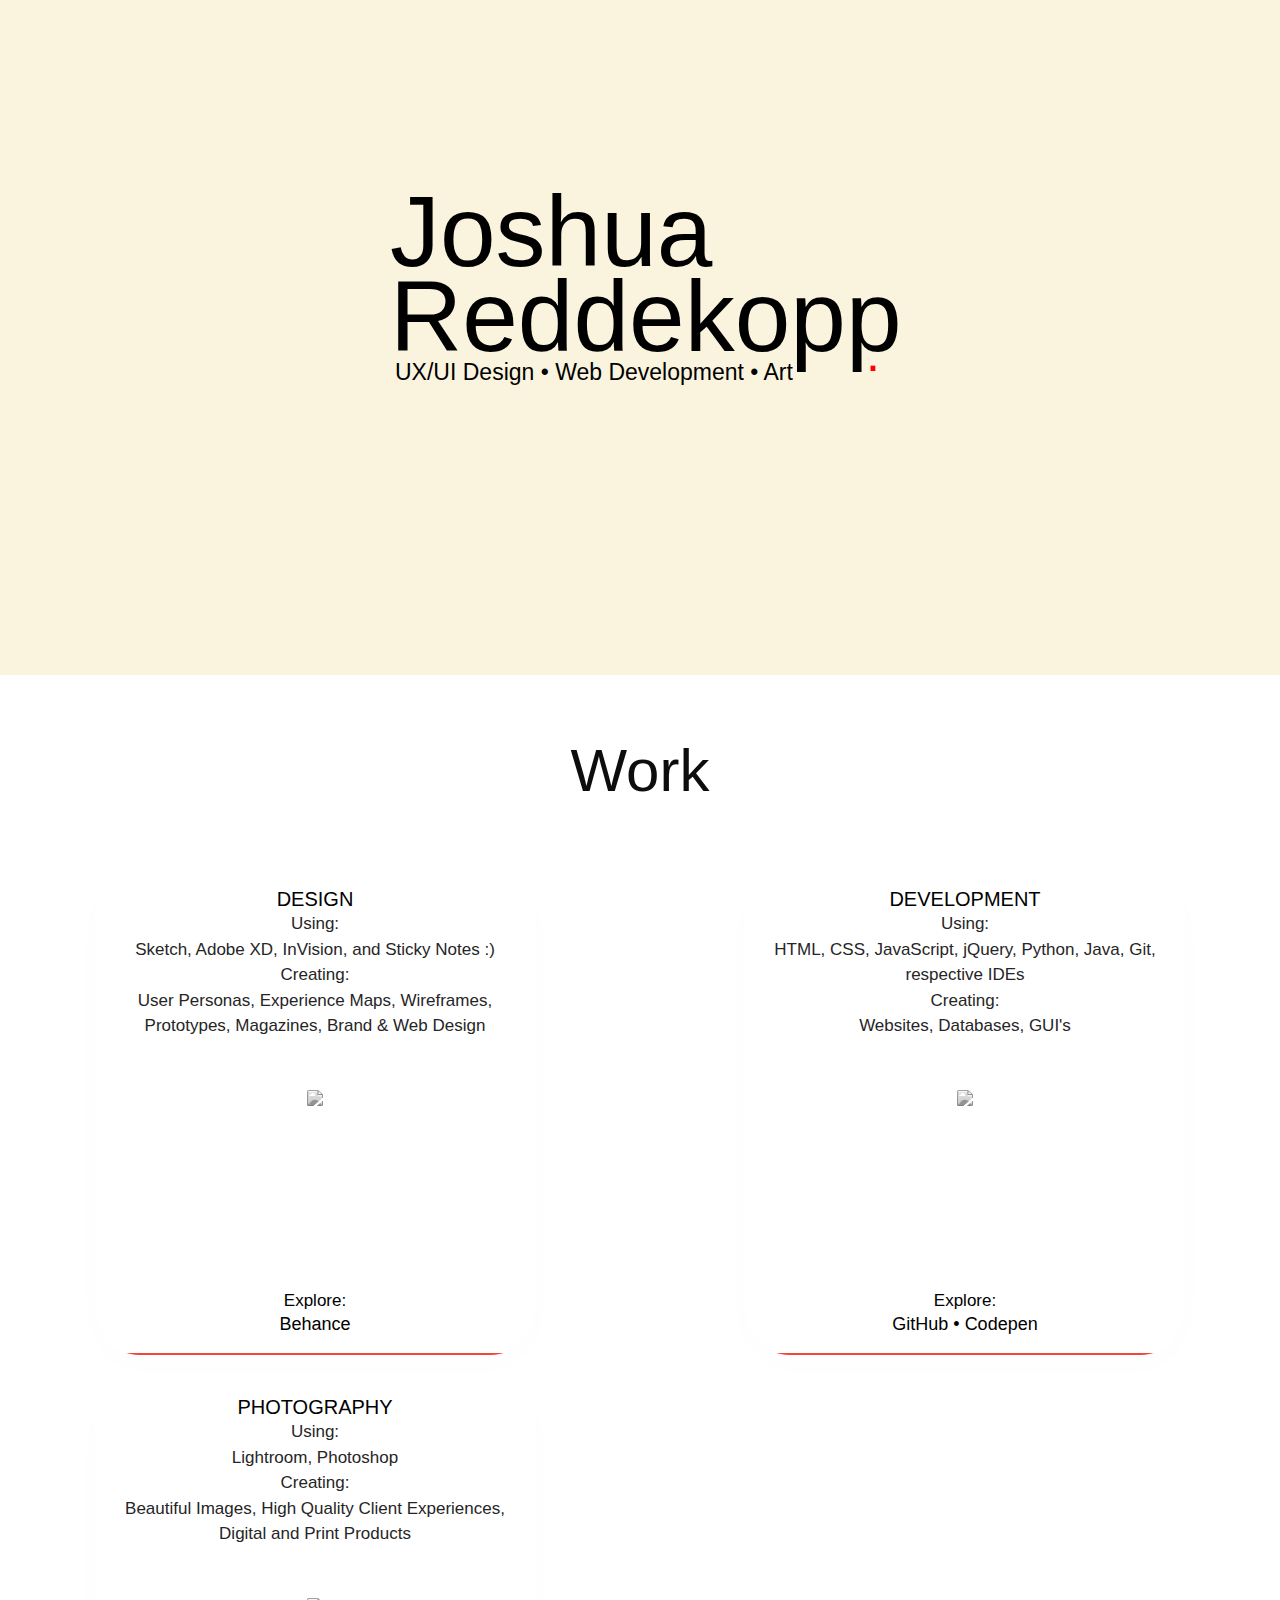
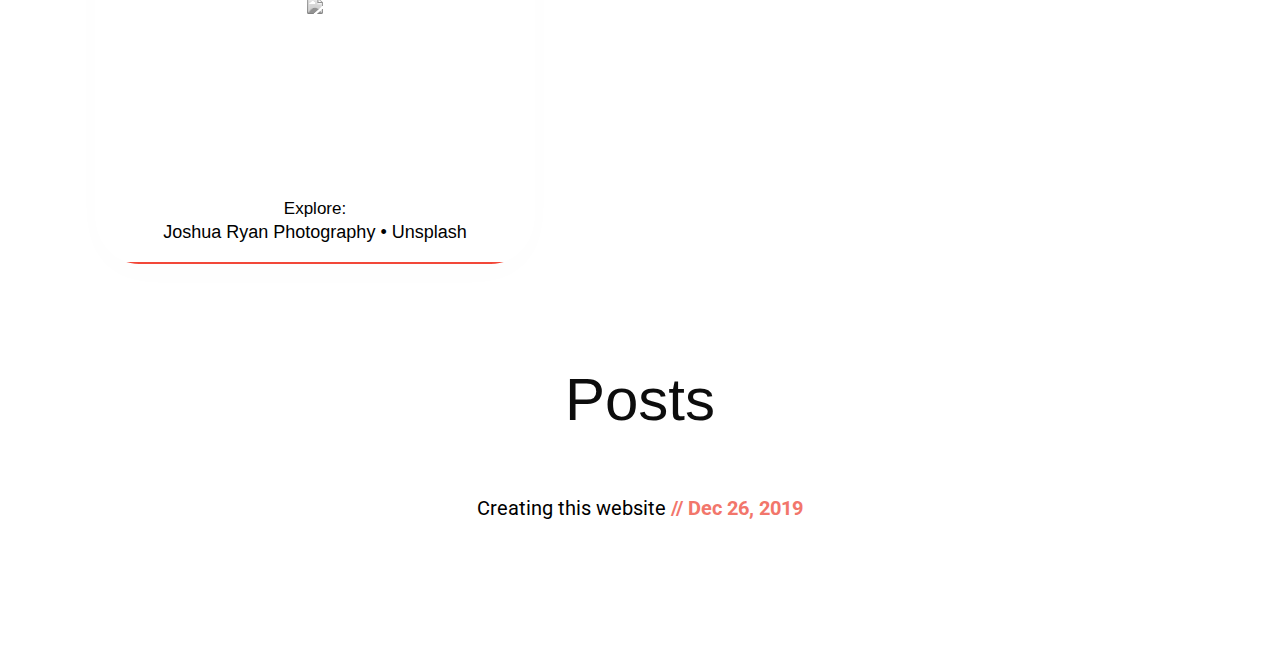
==== index.html @ 8b7333ce "Home page version 2" ====
<!DOCTYPE html>
<html>
	<head>
		<meta charset="UTF-8">
		<title>Joshua Reddekopp Home</title>
		<meta name="viewport" content="width=device-width, initial-scale=1">
		<link rel="stylesheet" href="https://fonts.googleapis.com/css?family=Roboto:400,400i,500,500i,700,700i,900,900i">
    <link rel="stylesheet" href="styles/reset.css">
    <!-- <link rel="stylesheet" href="styles/debug.css"> -->
		<link rel="stylesheet" href="styles/figure.css">
		<link rel="stylesheet" href="styles/text.css">
		<link rel="stylesheet" href="styles/styles.css">
    <link rel="stylesheet" href="https://use.typekit.net/uyn1dom.css">
		<link rel="stylesheet" href="https://use.typekit.net/uyn1dom.css">
    <script src="https://ajax.googleapis.com/ajax/libs/jquery/3.4.1/jquery.min.js"></script>
    <script src="scripts/script.js"></script>
	</head>
  <body>
    <div class="landing">
      <div class="inner">
        <div class="content">
          <text class="name"> Joshua Reddekopp </text>
          <text class="skills"> UX/UI Design • Web Development • Art </text>
					<text class="red">.</text>
        </div>
      </div>
    </div>
		<h1 class ="title"> Work </h1>
    <div class="portfolio">
      <div class="card">
        <div class="layer"></div>
        <div class="projectDetails">
          <text class=cardtitle> DESIGN </text>
					<p class=cardcontent> <strong>Using:</strong><br>Sketch, Adobe XD, InVision, and Sticky Notes :) <br>
					<strong>Creating:</strong> <br>
					User Personas, Experience Maps, Wireframes, Prototypes, Magazines, Brand & Web Design </p>
					<div class="imageholder">
						<img src=https://images.unsplash.com/photo-1434030216411-0b793f4b4173?ixlib=rb-1.2.1&ixid=eyJhcHBfaWQiOjEyMDd9&auto=format&fit=crop&w=2550&q=80>
					</div>
          <div >
						<text class=cardcontent> <strong>Explore:</strong> </text> <br>
            <text class=cardlink><a href=https://www.behance.net/joshuareddekopp target="_blank">Behance</a><br></text>
          </div>
        </div>
      </div>
			<div class="card">
        <div class="layer"></div>
        <div class="projectDetails">
          <text class=cardtitle> DEVELOPMENT </text>
					<p class=cardcontent> <strong>Using:</strong><br>HTML, CSS, JavaScript, jQuery, Python, Java, Git, respective IDEs <br>
					<strong>Creating:</strong> <br>
					Websites, Databases, GUI's </p>
					<div class="imageholder">
						<img src=https://images.unsplash.com/photo-1537498425277-c283d32ef9db?ixlib=rb-1.2.1&ixid=eyJhcHBfaWQiOjEyMDd9&auto=format&fit=crop&w=3157&q=80>
					</div>
          <div>
						<text class=cardcontent> <strong>Explore:</strong> </text> <br>
            <text class=cardlink><a href=https://github.com/JoshuaRedd target="_blank">GitHub</a> •
							<a href=https://codepen.io/Joshuared target="_blank">Codepen</a></text>
          </div>
        </div>
      </div>
			<div class="card">
				<div class="layer"></div>
				<div class="projectDetails">
					<text class=cardtitle> PHOTOGRAPHY </text>
					<p class=cardcontent> <strong>Using:</strong><br> Lightroom, Photoshop <br>
					<strong>Creating:</strong> <br>
					Beautiful Images, High Quality Client Experiences, Digital and Print Products </p>
					<div class="imageholder">
						<img src=https://images.unsplash.com/photo-1522770179533-24471fcdba45?ixlib=rb-1.2.1&ixid=eyJhcHBfaWQiOjEyMDd9&auto=format&fit=crop&w=2548&q=80>
					</div>
					<div>
						<text class=cardcontent> <strong>Explore:</strong> </text> <br>
						<text class=cardlink><a href=http://joshuaryanphoto.com/ target="_blank">Joshua Ryan Photography</a> •
							<a href=https://unsplash.com/@joshuaryanphoto target="_blank">Unsplash</a></text>
					</div>
				</div>
			</div>
    </div>
		<div class="bloglist">
			<h1 class="title"> Posts </h1>
			<div class="post">
				<text class=posttitle> <a href=posts/firstpost.html> Creating this website </a> </text>
				<time datetime="26-12-2019">// Dec 26, 2019</time>
			<div>
		</div>
  </body>
</html>
---- styles/debug.css ----
body * {
	color:                    hsla(210, 100%, 100%, 0.88) !important;
	background:               hsla(210, 100%,  50%, 0.33) !important;
	outline:    0.25rem solid hsla(210, 100%, 100%, 0.50) !important;
}

.debug-center {
	display:         flex;
	justify-content: center;
	align-items:     center;
}
---- styles/figure.css ----
.size-1 { grid-column: 4 / 5; }
.size-2 { grid-column: 3 / 6; }
.size-3 { grid-column: 2 / 7; }
.size-4 { grid-column: 1 / 8; }

.size-1 img, .size-2 img, .size-3 img, .size-4 img { width: 100%; }

.topbanner {
  height: 40vw;
  object-fit: cover;
  background:red;}

figcaption {
    margin-top: 0.5rem;
    display: flex;
	justify-content: center;
}

.nospace {
  margin: 0;
  padding: : 0;
}

.paddingbottom {
  padding-bottom: 3rem;
}
---- styles/text.css ----
h2, p { margin-bottom: 2.4rem; }

h1           { font: 700 2.0rem/1.2 "Roboto"; color: #0D0D0D; }
h2           { font: 400 1.5rem/1.2 "Roboto"; color: #737372; }
time         { font: 700 1.0rem/1.2 "Roboto"; color: #F2766B; }
h3           { font: 700 1.25rem/1.2 "Roboto"; color: #F24738;}
h4           { font: 700 1.0rem/1.2 "Roboto"; color: #FF6254; }
p            { font: 400 1.0rem/1.5 "Roboto"; color: #262526; }
figcaption p { font: 400 1.0rem/1.5 "Roboto"; color: #737372; }
ul           { font: 400 1.0rem/1.5 "Roboto"; color: #262526; }

@media (max-width: 8.5in) { :root { font-size: 18px; } }
@media (max-width: 5.0in) { :root { font-size: 16px; } }
---- styles/styles.css ----
.body {
  margin:0;
  padding:0;
  width: 100%;
  height: 100%;
}

.landing {
  background-color: #FAF4DE;
  position:relative;
  margin: auto;
  height: 75vh;
  width: 100%;
  display: table;
  top: 0;
}

.landing .inner {
  display: table-cell;
  vertical-align: middle;
  width: 100%;
  max-width: none;
}

.content {
  max-width: 500px;
  margin: 0 auto;
  text-align: left;
  position: relative;
  bottom: 50px;
}

.name {
  font-family: interstate, sans-serif;
  font-weight: 300;
  font-style: normal;
  font-size: 500%;
  line-height: 85px;
}


.skills {
  font-family: interstate, sans-serif;
  font-weight: 200;
  font-style: normal;
  font-size: 115%;
  position: relative;
  left: 5px;
}


.red {
  font-family: flood-std,sans-serif;
  font-weight: 400;
  font-size: 250%;
  font-style: normal;
  color: red;
  position:absolute;
  right:10px;
  top:135px;
}

@media (max-width: 8.5in) {
  .red {right:44px;}
}

.title{
  margin-top: 60px;
  margin-bottom: 60px;
  margin-left: : auto;
  margin-right: : auto;
  text-align: center;
  font-family: interstate, sans-serif;
  font-weight: 300;
  font-style: normal;
  font-size: 300%;
}

.portfolio{
  margin: auto auto 100px;
  max-width: 65%;
  display: grid;
  grid-template-columns: repeat(auto-fit, minmax(420px, 1fr));
  grid-gap: 20px;
}

@media (max-width: 22in) {
  .portfolio {max-width: 100%}
}

.portfolio .card {
  position: relative;
  width: 400px;
  margin: 0 auto;
  background: #fff;
  padding: 20px;
  box-sizing:content-box;
  text-align: center;
  box-shadow: 0 10px 40px rgba(0,0,0,.01);
  overflow:hidden;
  border-radius: 10%;
}

.portfolio .card .layer{
  position: absolute;
  top: calc(100% - 2px);
  left: 0;
  width: 100%;
  height: 100%;
  background: linear-gradient(#F24738, #FAF4DE);
  z-index: 1;
  transition: 0.5s;
}

.portfolio .card:hover .layer{
  top: 0;
}

.portfolio .card:hover a{
  color:red;
}

.portfolio .card:hover img{
  filter: none;
}

.portfolio .card .projectDetails{
  position: relative;
  z-index: 2;
}

.imageholder {
  width: 400px;
  height: 200px;
  margin: 0 auto;
  overflow: hidden;
}

img {
  max-width:100%;
  max-height:100%;
  object-fit: contain;
  filter: grayscale(100%);
  border-radius: 10%;
}

.cardtitle {
  font-family: interstate, sans-serif;
  font-weight: 500;
  font-style: normal;
  font-size: 100%;
}

.cardcontent {
  font-family: interstate, sans-serif;
  font-weight: 300;
  font-style: normal;
  font-size: 85%;
}

.cardlink {
  font-family: interstate, sans-serif;
  font-weight: 500;
  font-style: normal;
  font-size: 90%;
}

.post {
  text-align: center;
}

.posttitle:hover{
  box-shadow: inset 0 -0.25em #F24738;
}

.bloglist {
  margin-bottom: 10vw;
}
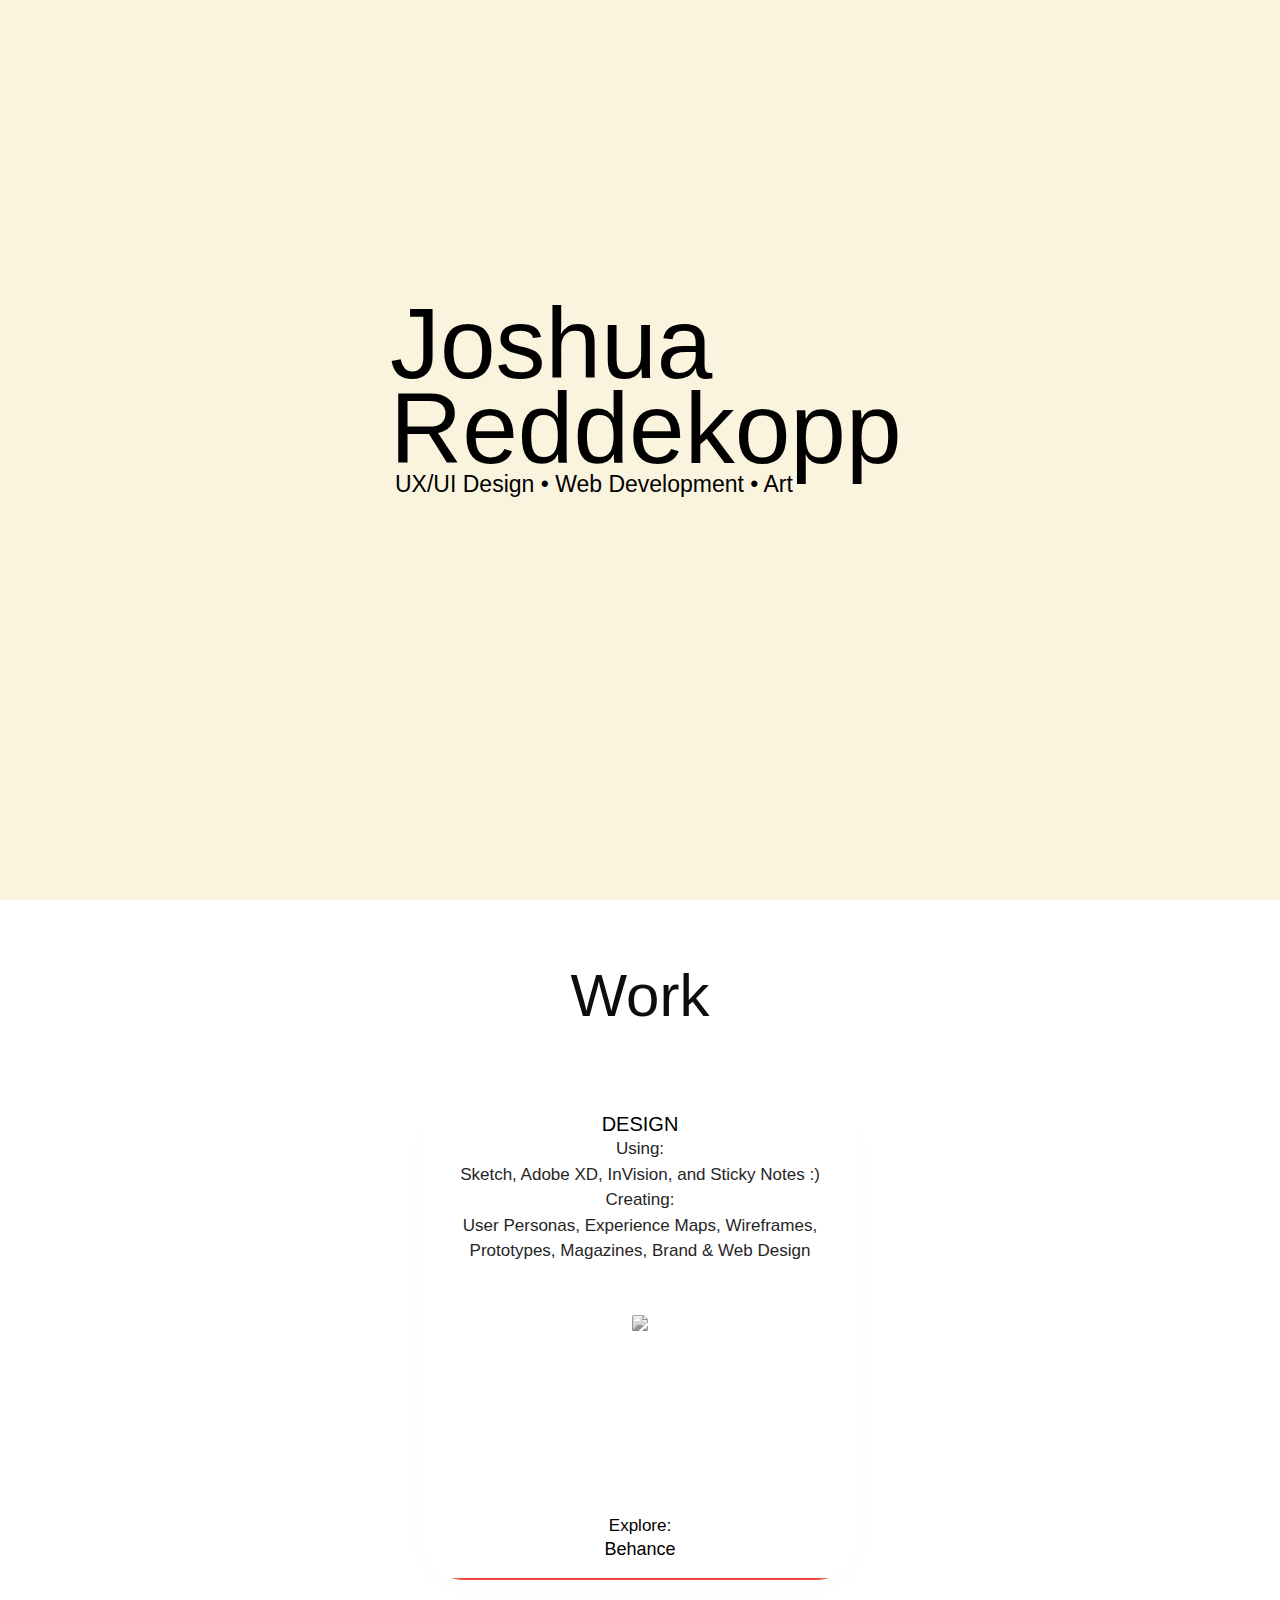
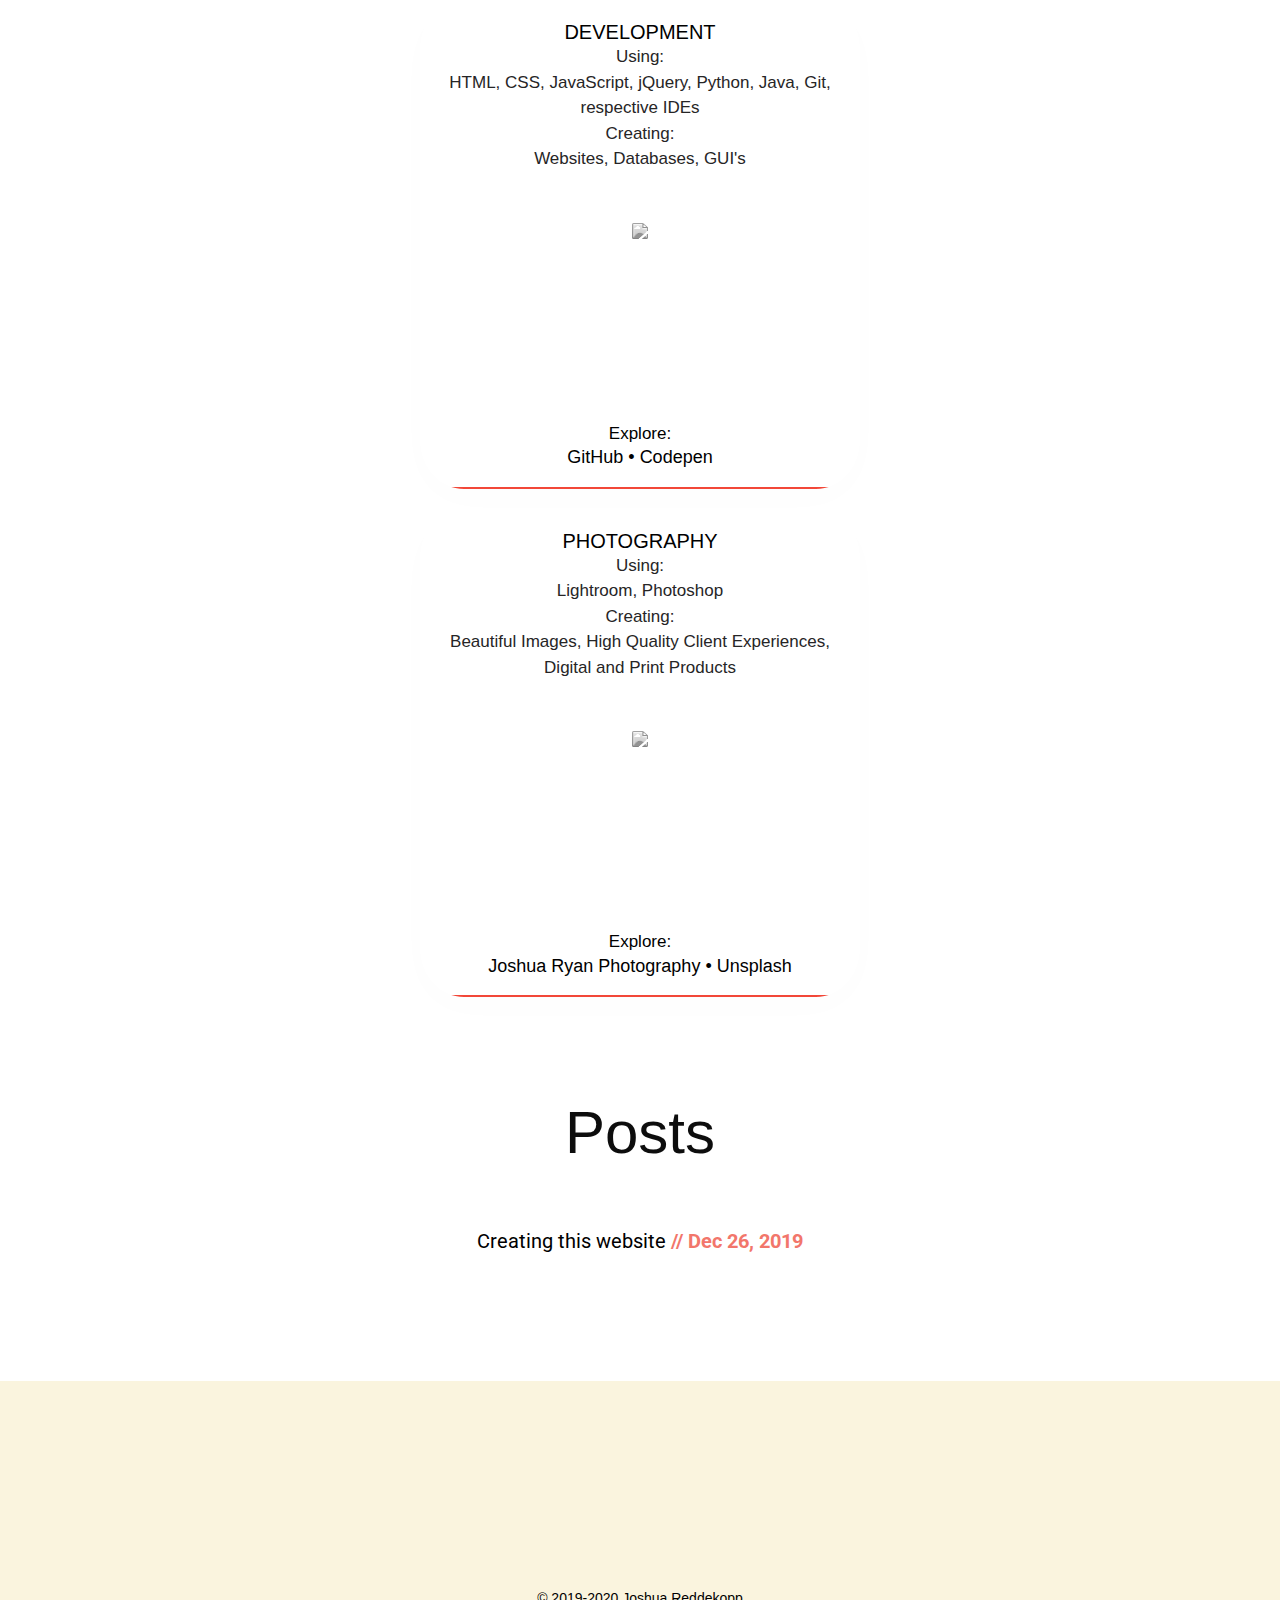
==== commit 56e3ecba: "Home page refinements added," ====
--- a/index.html
+++ b/index.html
@@ -10,8 +10,8 @@
 		<link rel="stylesheet" href="styles/figure.css">
 		<link rel="stylesheet" href="styles/text.css">
 		<link rel="stylesheet" href="styles/styles.css">
+		<link rel="stylesheet" href="styles/footer.css">
     <link rel="stylesheet" href="https://use.typekit.net/uyn1dom.css">
-		<link rel="stylesheet" href="https://use.typekit.net/uyn1dom.css">
     <script src="https://ajax.googleapis.com/ajax/libs/jquery/3.4.1/jquery.min.js"></script>
     <script src="scripts/script.js"></script>
 	</head>
@@ -20,12 +20,12 @@
       <div class="inner">
         <div class="content">
           <text class="name"> Joshua Reddekopp </text>
-          <text class="skills"> UX/UI Design • Web Development • Art </text>
-					<text class="red">.</text>
+          <text class="skills"> <a a href="#work">UX/UI Design • Web Development • Art</a> </text>
+					<!-- <text class="red">.</text> -->
         </div>
       </div>
     </div>
-		<h1 class ="title"> Work </h1>
+		<h1 class ="title" id="work"> Work </h1>
     <div class="portfolio">
       <div class="card">
         <div class="layer"></div>
@@ -81,9 +81,12 @@
 		<div class="bloglist">
 			<h1 class="title"> Posts </h1>
 			<div class="post">
-				<text class=posttitle> <a href=posts/firstpost.html> Creating this website </a> </text>
-				<time datetime="26-12-2019">// Dec 26, 2019</time>
-			<div>
+				<text class=posttitle> <a href=posts/firstpost.html> Creating this website </text>
+				<time datetime="26-12-2019">// Dec 26, 2019</time> </a>
+			</div>
+		</div>
+		<div class="footer">
+			<div class=cw>© 2019-2020 Joshua Reddekopp</div>
 		</div>
   </body>
 </html>
--- a/styles/text.css
+++ b/styles/text.css
@@ -1,12 +1,12 @@
 h2, p { margin-bottom: 2.4rem; }
 
-h1           { font: 700 2.0rem/1.2 "Roboto"; color: #0D0D0D; }
+h1           { font: 700 2.0rem/1.2 "interstate"; color: #0D0D0D; }
 h2           { font: 400 1.5rem/1.2 "Roboto"; color: #737372; }
 time         { font: 700 1.0rem/1.2 "Roboto"; color: #F2766B; }
 h3           { font: 700 1.25rem/1.2 "Roboto"; color: #F24738;}
 h4           { font: 700 1.0rem/1.2 "Roboto"; color: #FF6254; }
 p            { font: 400 1.0rem/1.5 "Roboto"; color: #262526; }
-figcaption p { font: 400 1.0rem/1.5 "Roboto"; color: #737372; }
+figcaption   { font: 400 .5rem/1.5 "Roboto"; color: #737372; }
 ul           { font: 400 1.0rem/1.5 "Roboto"; color: #262526; }
 
 @media (max-width: 8.5in) { :root { font-size: 18px; } }
--- a/styles/styles.css
+++ b/styles/styles.css
@@ -9,7 +9,7 @@
   background-color: #FAF4DE;
   position:relative;
   margin: auto;
-  height: 75vh;
+  height: 100vh;
   width: 100%;
   display: table;
   top: 0;
@@ -48,8 +48,12 @@
   left: 5px;
 }
 
+.skills :hover, .posttitle:hover {
+  transition: .5s;
+  background: #F24738;
+}
 
-.red {
+/* .red {
   font-family: flood-std,sans-serif;
   font-weight: 400;
   font-size: 250%;
@@ -61,8 +65,8 @@
 }
 
 @media (max-width: 8.5in) {
-  .red {right:44px;}
-}
+  .red {right:44px;};
+} */
 
 .title{
   margin-top: 60px;
@@ -85,7 +89,11 @@
 }
 
 @media (max-width: 22in) {
-  .portfolio {max-width: 100%}
+  .portfolio {max-width: 100%};
+}
+
+@media (max-width: 13.5in) {
+  .portfolio {grid-template-columns: repeat(1, 1fr)};
 }
 
 .portfolio .card {
@@ -169,10 +177,6 @@
   text-align: center;
 }
 
-.posttitle:hover{
-  box-shadow: inset 0 -0.25em #F24738;
-}
-
 .bloglist {
   margin-bottom: 10vw;
 }
--- a/styles/footer.css
+++ b/styles/footer.css
@@ -0,0 +1,19 @@
+.footer {
+  background-color: #FAF4DE;
+  position:relative;
+  margin: auto;
+  height: 25vh;
+  width: 100%;
+  display: table;
+}
+
+.cw {
+  font-family: interstate, sans-serif;
+  font-weight: 300;
+  font-style: normal;
+  font-size: 70%;
+  position:absolute;
+  width:100%;
+  bottom:0;
+  text-align:center;
+}
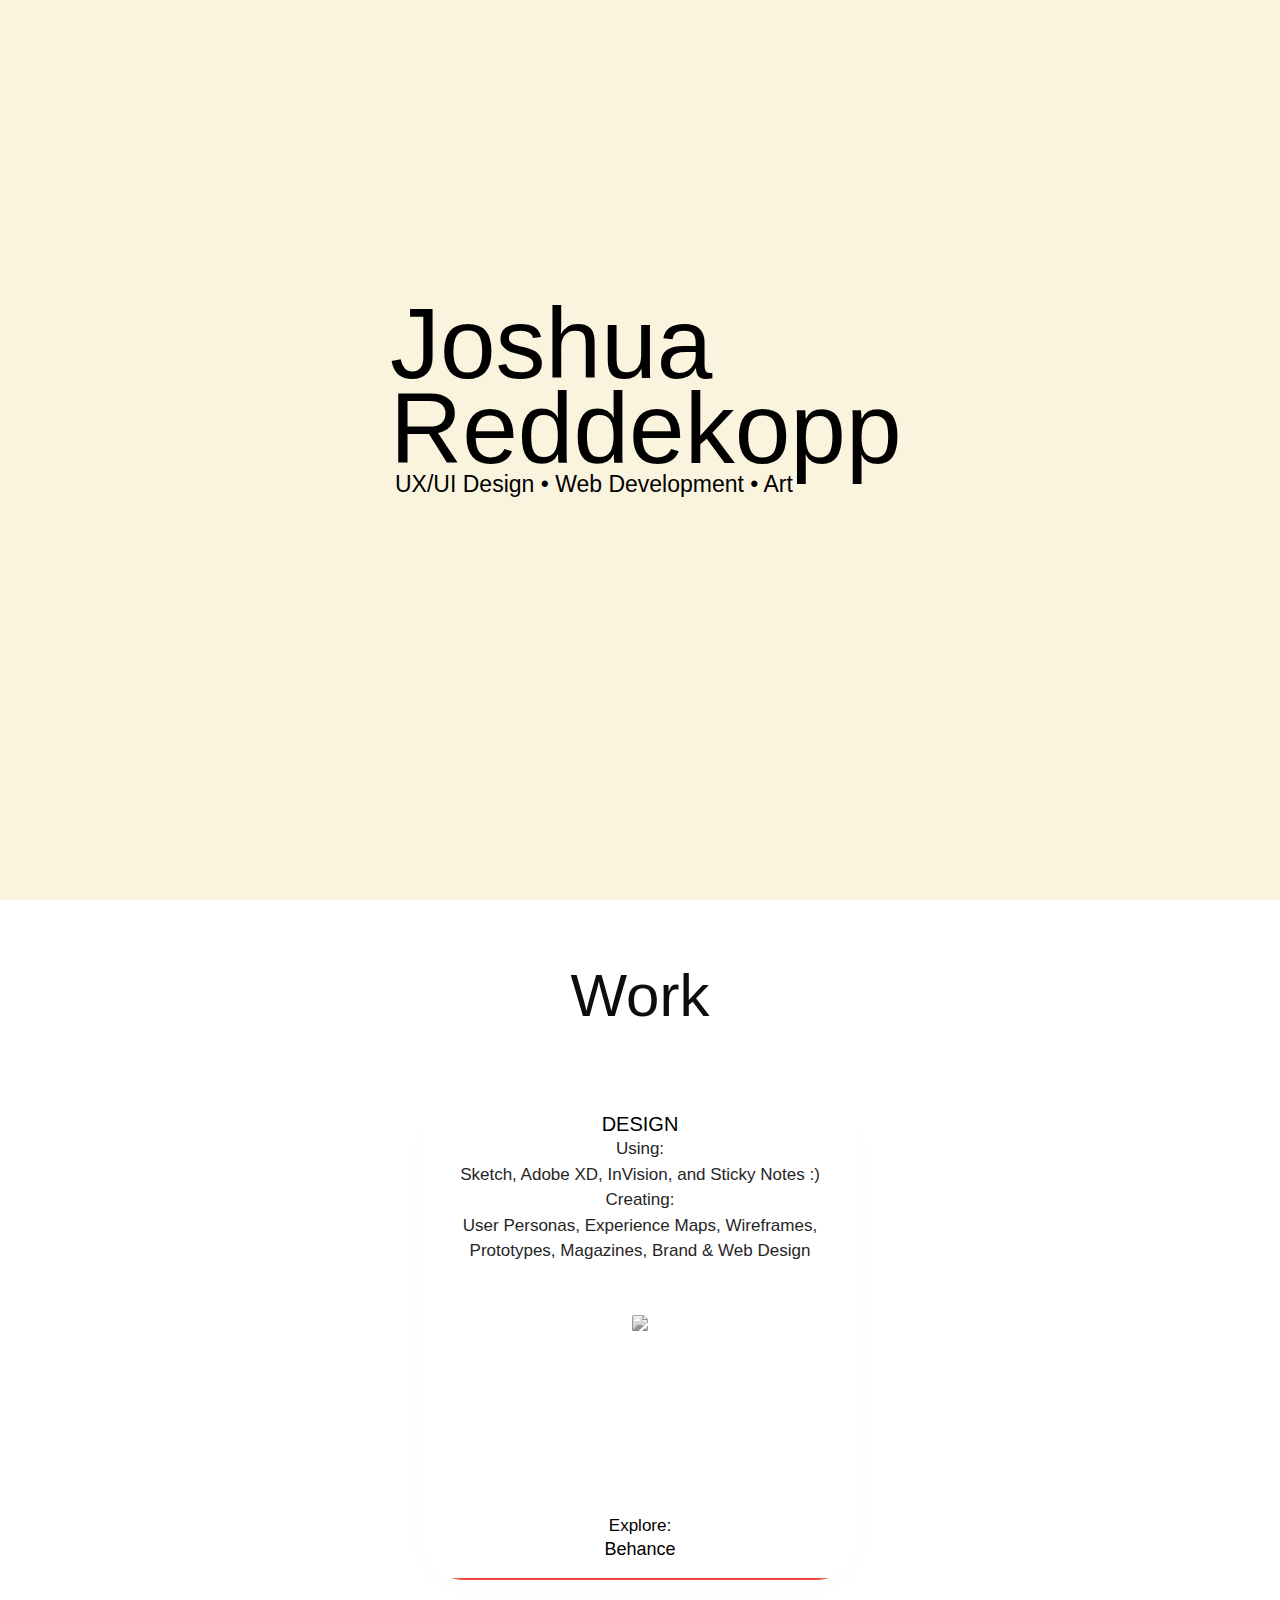
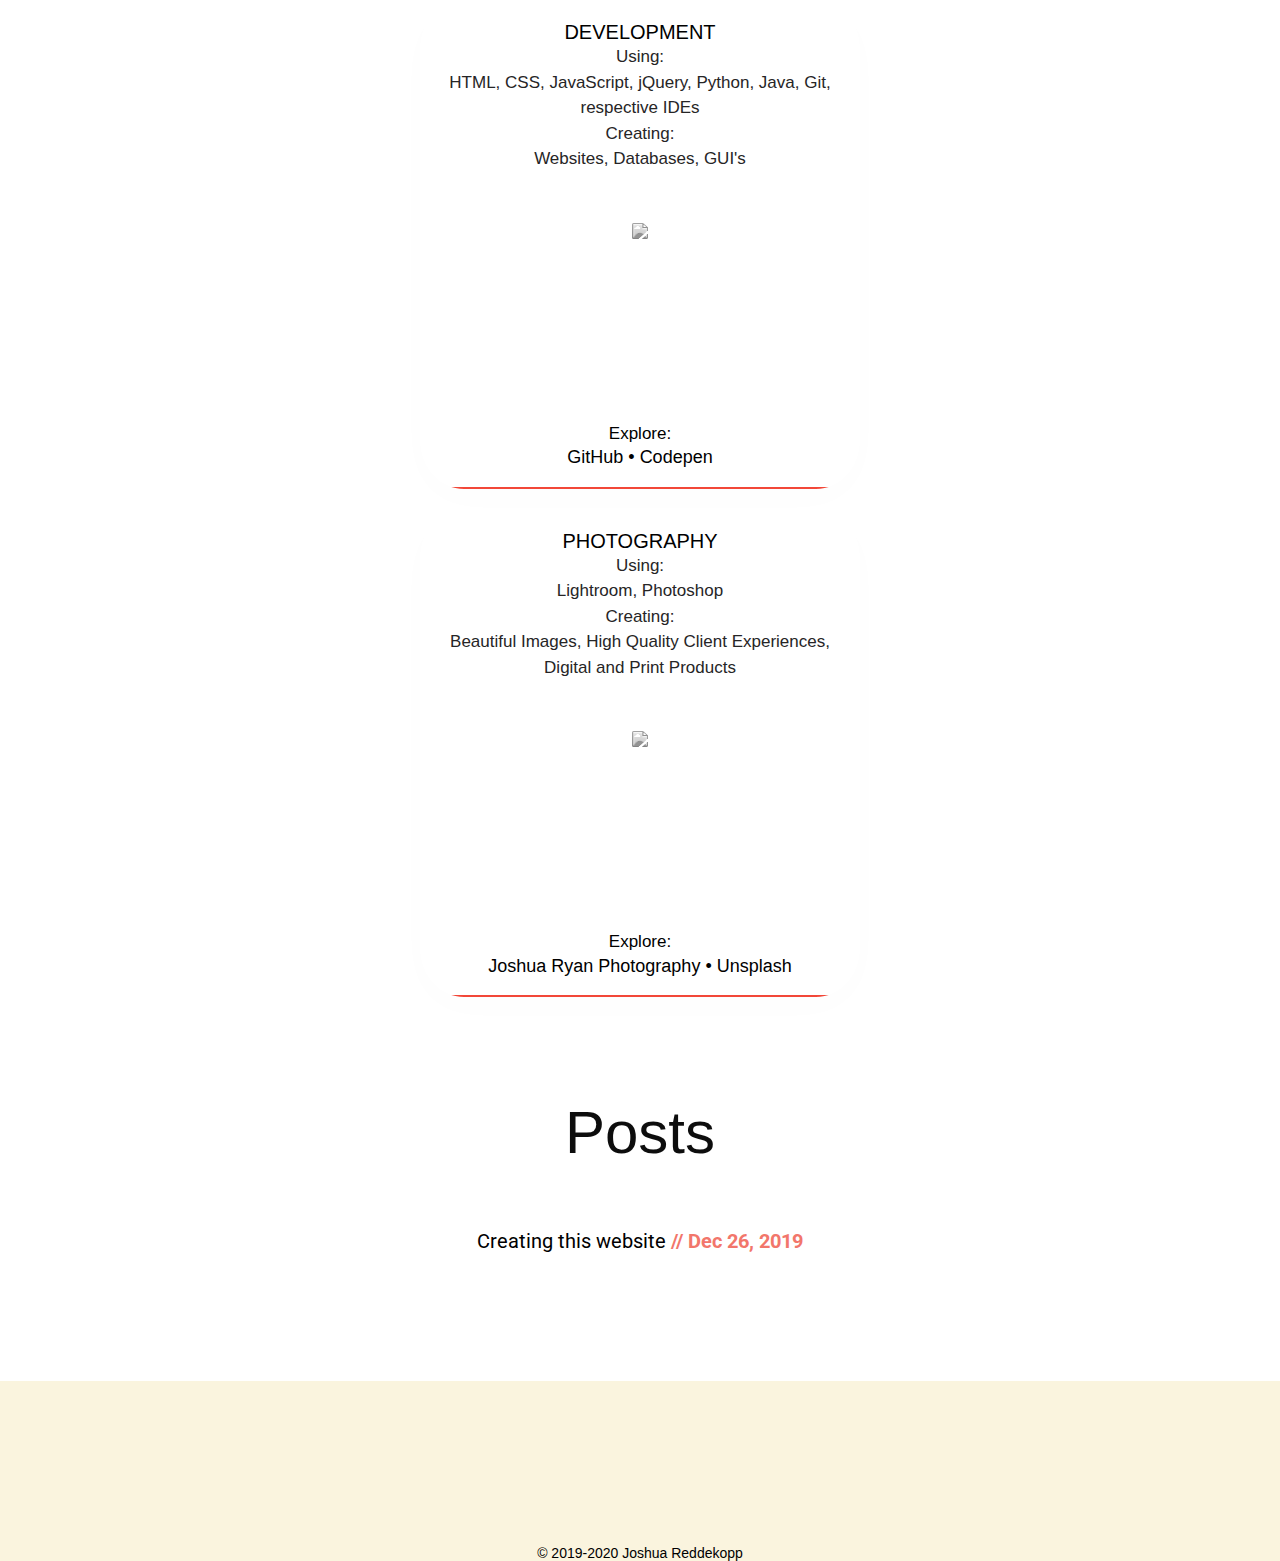
==== commit bc548ab7: "Added click to scroll elements w/ corresponding jQuery. Added footer with social links, other minor " ====
--- a/index.html
+++ b/index.html
@@ -12,19 +12,20 @@
 		<link rel="stylesheet" href="styles/styles.css">
 		<link rel="stylesheet" href="styles/footer.css">
     <link rel="stylesheet" href="https://use.typekit.net/uyn1dom.css">
+		<script src="https://kit.fontawesome.com/ea9c141fbd.js" crossorigin="anonymous"></script>
     <script src="https://ajax.googleapis.com/ajax/libs/jquery/3.4.1/jquery.min.js"></script>
     <script src="scripts/script.js"></script>
 	</head>
   <body>
-    <div class="landing">
+    <div class="landing" id="top">
       <div class="inner">
         <div class="content">
           <text class="name"> Joshua Reddekopp </text>
-          <text class="skills"> <a a href="#work">UX/UI Design • Web Development • Art</a> </text>
-					<!-- <text class="red">.</text> -->
+          <text class="skills"> UX/UI Design • Web Development • Art </text>
         </div>
       </div>
     </div>
+		<a href="#work"><i class="fas fa-angle-double-down"></i></a>
 		<h1 class ="title" id="work"> Work </h1>
     <div class="portfolio">
       <div class="card">
@@ -37,7 +38,7 @@
 					<div class="imageholder">
 						<img src=https://images.unsplash.com/photo-1434030216411-0b793f4b4173?ixlib=rb-1.2.1&ixid=eyJhcHBfaWQiOjEyMDd9&auto=format&fit=crop&w=2550&q=80>
 					</div>
-          <div >
+          <div>
 						<text class=cardcontent> <strong>Explore:</strong> </text> <br>
             <text class=cardlink><a href=https://www.behance.net/joshuareddekopp target="_blank">Behance</a><br></text>
           </div>
@@ -86,7 +87,15 @@
 			</div>
 		</div>
 		<div class="footer">
-			<div class=cw>© 2019-2020 Joshua Reddekopp</div>
+			<div class="bottomNav">
+				<a href="#top"><i class="fas fa-angle-double-up"></i></a>
+			</div>
+			<div class="socials">
+				<a href="https://github.com/JoshuaRedd" target="_blank"><i class="fab fa-github-square"></i></a>
+				<a href="https://www.instagram.com/joshua.ryan.photo/" target="_blank"><i class="fab fa-instagram"></i></a>
+				<a href="https://www.linkedin.com/in/joshua-reddekopp-b2155216a/" target="_blank"><i class="fab fa-linkedin"></i></a>
+			</div>
+			<div class="cw">© 2019-2020 Joshua Reddekopp</div>
 		</div>
   </body>
 </html>
--- a/styles/styles.css
+++ b/styles/styles.css
@@ -49,24 +49,24 @@
 }
 
 .skills :hover, .posttitle:hover {
+  border-radius: 8px;
   transition: .5s;
   background: #F24738;
+  radius: 1;
 }
 
-/* .red {
-  font-family: flood-std,sans-serif;
-  font-weight: 400;
-  font-size: 250%;
-  font-style: normal;
-  color: red;
-  position:absolute;
-  right:10px;
-  top:135px;
+.fa-angle-double-down {
+  text-align: center;
+  font-size: 20pt;
+  position: absolute;
+  bottom: 30px;
+  width:100%;
 }
 
-@media (max-width: 8.5in) {
-  .red {right:44px;};
-} */
+.fa-angle-double-down:hover {
+  transition: .5s;
+  color: red;
+}
 
 .title{
   margin-top: 60px;
--- a/styles/footer.css
+++ b/styles/footer.css
@@ -2,9 +2,22 @@
   background-color: #FAF4DE;
   position:relative;
   margin: auto;
-  height: 25vh;
+  height: 20vh;
   width: 100%;
   display: table;
+}
+
+.bottomNav {
+  text-align: center;
+  font-size: 20pt;
+  width:100%;
+  position: absolute;
+  top:20px;
+}
+
+.fa-angle-double-up:hover , .fa-home:hover {
+  transition: .5s;
+  color: red;
 }
 
 .cw {
@@ -17,3 +30,16 @@
   bottom:0;
   text-align:center;
 }
+
+.socials {
+  text-align: center;
+  font-size: 25pt;
+  position: absolute;
+  bottom: 30px;
+  width:100%;
+}
+
+.fa-github-square:hover , .fa-instagram:hover , .fa-linkedin:hover {
+  transition: .5s;
+  color:red;
+}
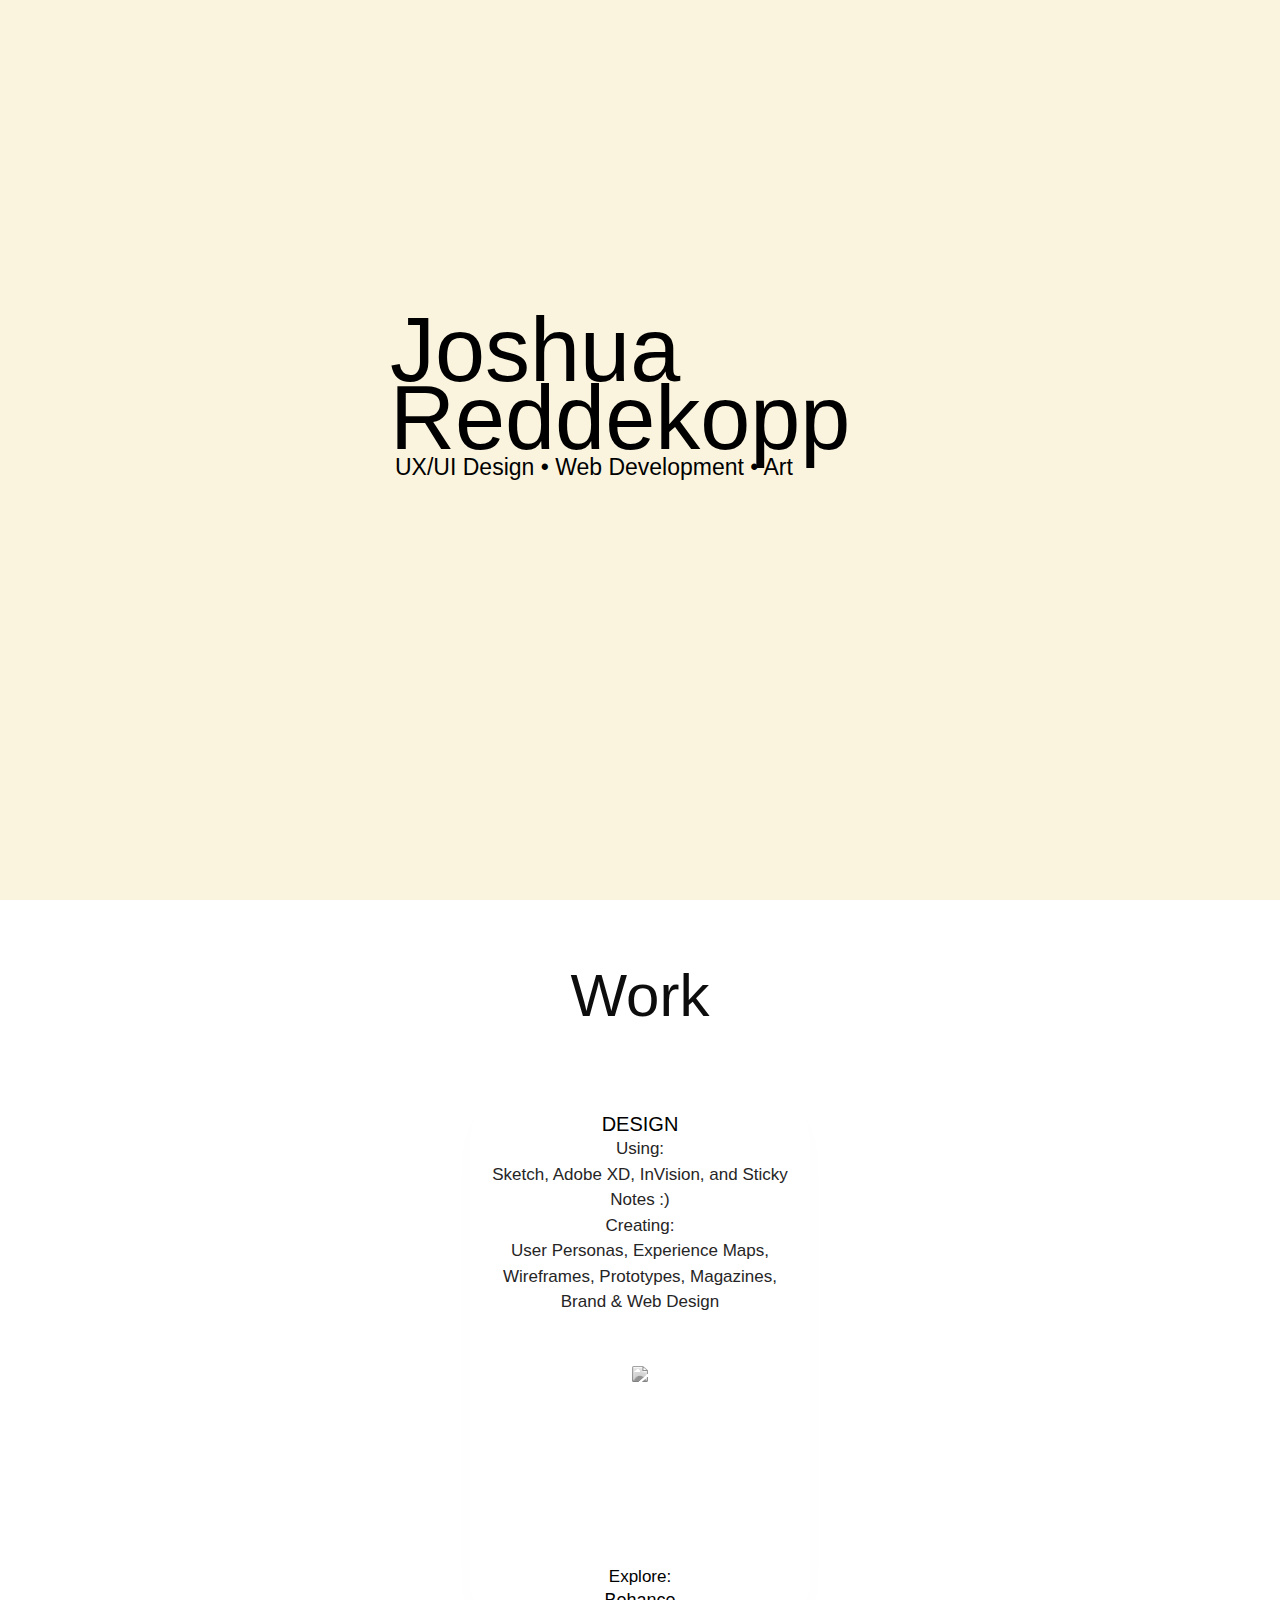
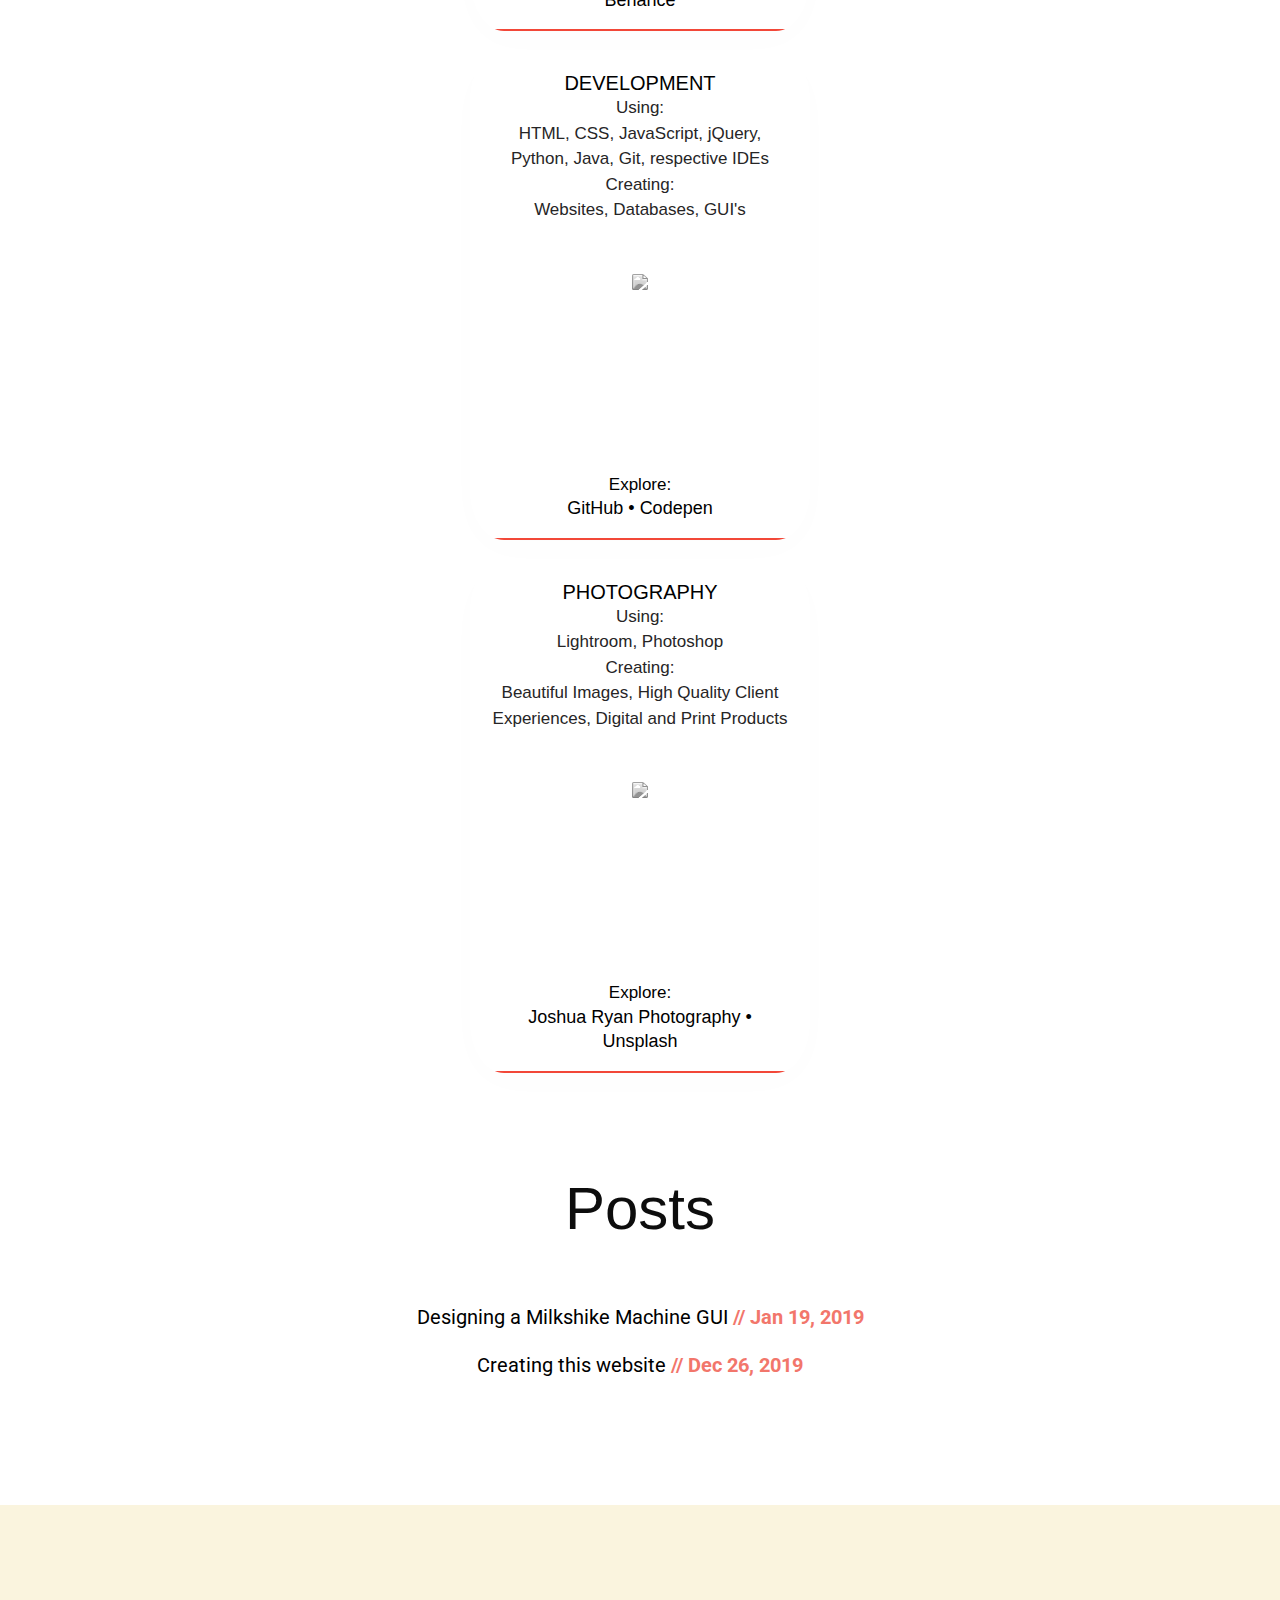
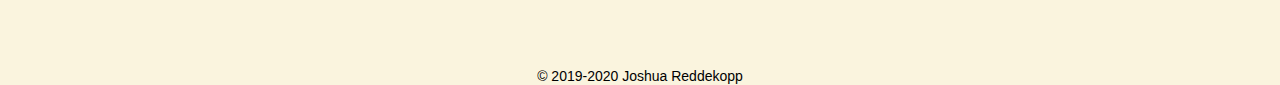
==== commit b801adb5: "Debuged home page sizing issue for some mobile devices" ====
--- a/index.html
+++ b/index.html
@@ -52,7 +52,7 @@
 					<strong>Creating:</strong> <br>
 					Websites, Databases, GUI's </p>
 					<div class="imageholder">
-						<img src=https://images.unsplash.com/photo-1537498425277-c283d32ef9db?ixlib=rb-1.2.1&ixid=eyJhcHBfaWQiOjEyMDd9&auto=format&fit=crop&w=3157&q=80>
+						<img src=https://images.unsplash.com/photo-1580927752452-89d86da3fa0a?ixlib=rb-1.2.1&ixid=eyJhcHBfaWQiOjEyMDd9&auto=format&fit=crop&w=2850&q=80>
 					</div>
           <div>
 						<text class=cardcontent> <strong>Explore:</strong> </text> <br>
@@ -82,6 +82,11 @@
 		<div class="bloglist">
 			<h1 class="title"> Posts </h1>
 			<div class="post">
+				<text class=posttitle> <a href=posts/MilkshakeGUI.html> Designing a Milkshike Machine GUI </text>
+				<time datetime="19-01-2020">// Jan 19, 2019</time> </a>
+			</div>
+			<br>
+			<div class="post">
 				<text class=posttitle> <a href=posts/firstpost.html> Creating this website </text>
 				<time datetime="26-12-2019">// Dec 26, 2019</time> </a>
 			</div>
@@ -92,8 +97,9 @@
 			</div>
 			<div class="socials">
 				<a href="https://github.com/JoshuaRedd" target="_blank"><i class="fab fa-github-square"></i></a>
+				<a href="https://www.behance.net/joshuareddekopp" target="_blank"><i class="fab fa-behance-square"></i></a>
+				<a href="https://www.linkedin.com/in/joshua-reddekopp-b2155216a/" target="_blank"><i class="fab fa-linkedin"></i></a>
 				<a href="https://www.instagram.com/joshua.ryan.photo/" target="_blank"><i class="fab fa-instagram"></i></a>
-				<a href="https://www.linkedin.com/in/joshua-reddekopp-b2155216a/" target="_blank"><i class="fab fa-linkedin"></i></a>
 			</div>
 			<div class="cw">© 2019-2020 Joshua Reddekopp</div>
 		</div>
--- a/styles/text.css
+++ b/styles/text.css
@@ -5,7 +5,7 @@
 time         { font: 700 1.0rem/1.2 "Roboto"; color: #F2766B; }
 h3           { font: 700 1.25rem/1.2 "Roboto"; color: #F24738;}
 h4           { font: 700 1.0rem/1.2 "Roboto"; color: #FF6254; }
-p            { font: 400 1.0rem/1.5 "Roboto"; color: #262526; }
+p            { font: 400 0.9rem/1.5 "Roboto"; color: #262526; }
 figcaption   { font: 400 .5rem/1.5 "Roboto"; color: #737372; }
 ul           { font: 400 1.0rem/1.5 "Roboto"; color: #262526; }
 
--- a/styles/styles.css
+++ b/styles/styles.css
@@ -30,12 +30,20 @@
   bottom: 50px;
 }
 
+/* TODO: FIX FOR MOBILE */
 .name {
   font-family: interstate, sans-serif;
   font-weight: 300;
   font-style: normal;
   font-size: 500%;
   line-height: 85px;
+}
+
+@media (max-width: 13.5in) {
+  .name{
+    font-size: 450%;
+    line-height: 65px;
+    };
 }
 
 
@@ -88,14 +96,6 @@
   grid-gap: 20px;
 }
 
-@media (max-width: 22in) {
-  .portfolio {max-width: 100%};
-}
-
-@media (max-width: 13.5in) {
-  .portfolio {grid-template-columns: repeat(1, 1fr)};
-}
-
 .portfolio .card {
   position: relative;
   width: 400px;
@@ -120,6 +120,18 @@
   transition: 0.5s;
 }
 
+@media (max-width: 22in) {
+  .portfolio {max-width: 100%};
+}
+
+@media (max-width: 13.5in) {
+  .portfolio {grid-template-columns: repeat(1, 1fr)};
+}
+
+@media (max-width: 13.5in) {
+  .portfolio .card {width:300px}
+}
+
 .portfolio .card:hover .layer{
   top: 0;
 }
@@ -142,6 +154,10 @@
   height: 200px;
   margin: 0 auto;
   overflow: hidden;
+}
+
+@media (max-width: 13.5in) {
+  .imageholder {width:300px}
 }
 
 img {
--- a/styles/footer.css
+++ b/styles/footer.css
@@ -39,7 +39,7 @@
   width:100%;
 }
 
-.fa-github-square:hover , .fa-instagram:hover , .fa-linkedin:hover {
+.fa-github-square:hover , .fa-instagram:hover , .fa-behance-square:hover , .fa-linkedin:hover {
   transition: .5s;
   color:red;
 }
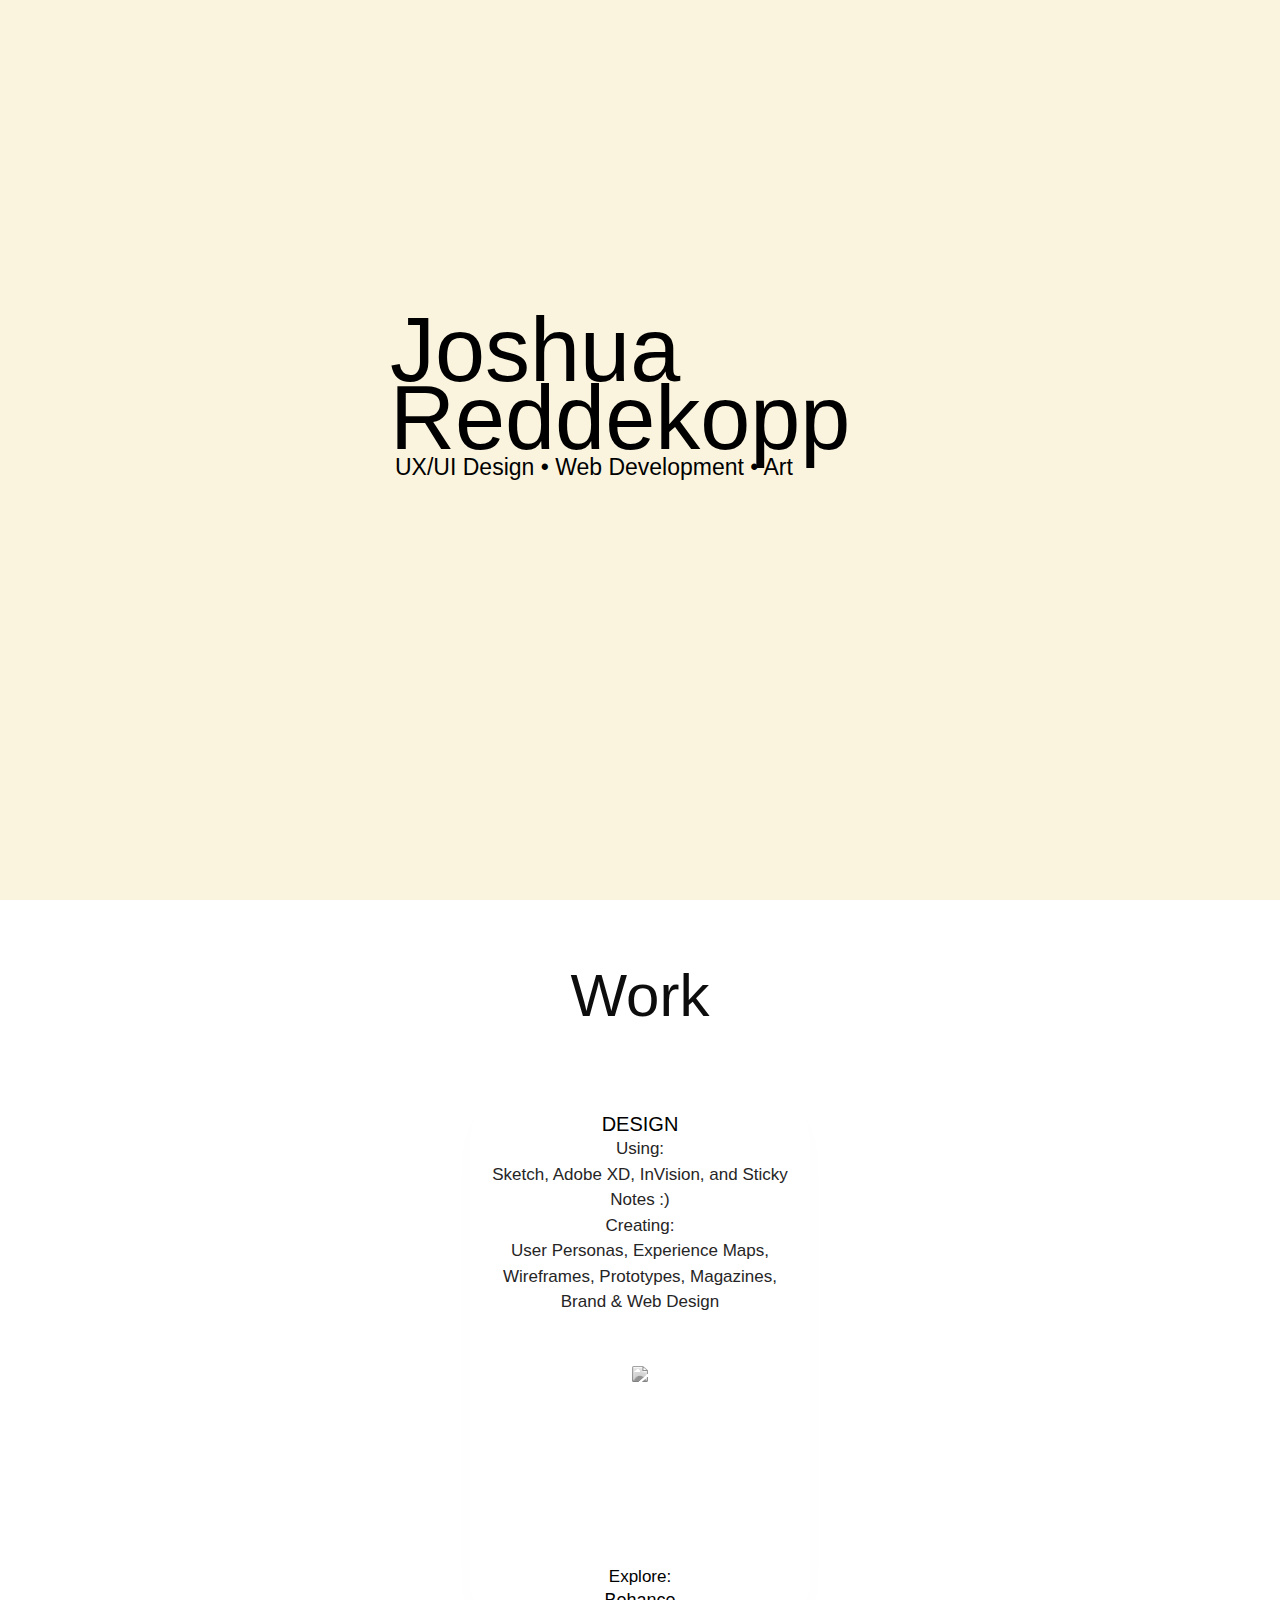
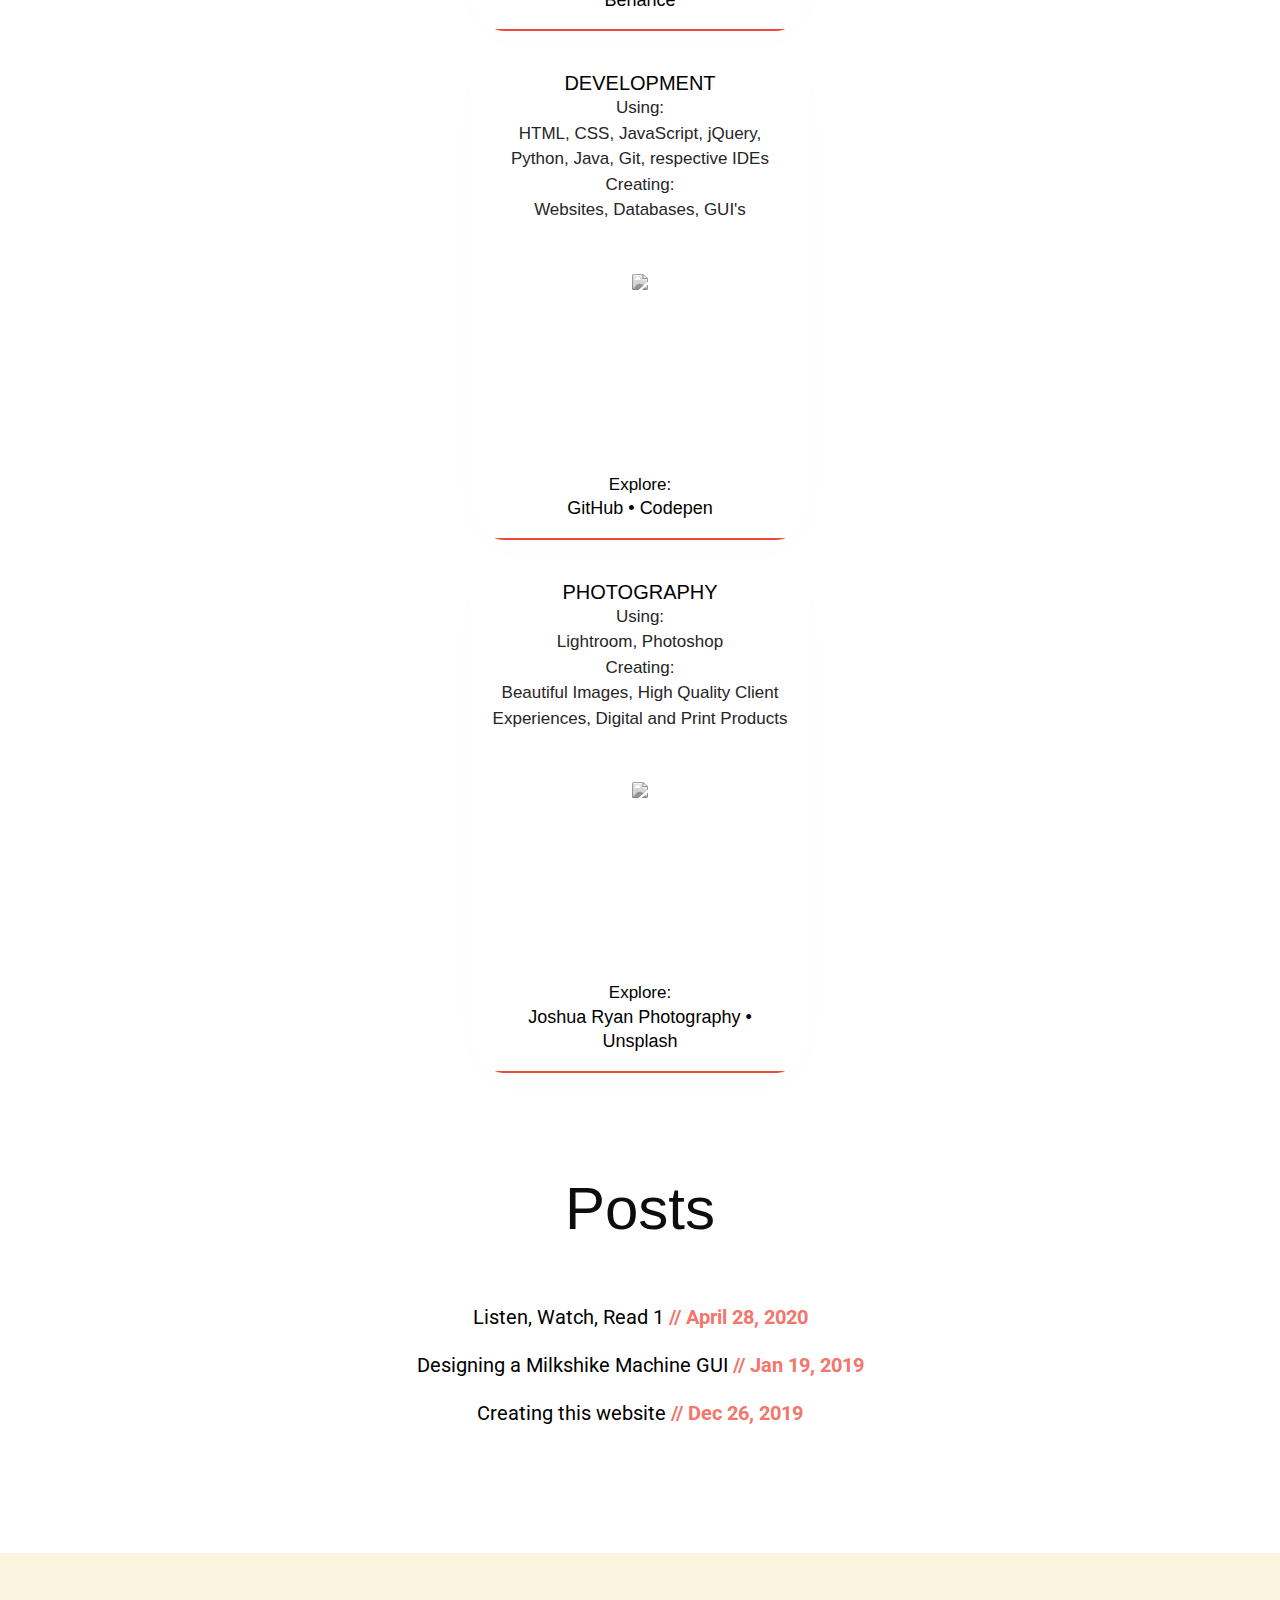
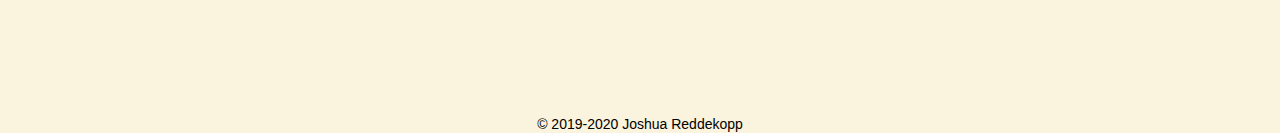
==== commit 6934655b: "Home page updated with new blog" ====
--- a/index.html
+++ b/index.html
@@ -82,6 +82,11 @@
 		<div class="bloglist">
 			<h1 class="title"> Posts </h1>
 			<div class="post">
+				<text class=posttitle> <a href=posts/ListenWatchRead1.html> Listen, Watch, Read 1</text>
+				<time datetime="19-01-2020">// April 28, 2020</time> </a>
+			</div>
+			<br>
+			<div class="post">
 				<text class=posttitle> <a href=posts/MilkshakeGUI.html> Designing a Milkshike Machine GUI </text>
 				<time datetime="19-01-2020">// Jan 19, 2019</time> </a>
 			</div>
--- a/styles/figure.css
+++ b/styles/figure.css
@@ -24,3 +24,38 @@
 .paddingbottom {
   padding-bottom: 3rem;
 }
+
+
+/* Sizing for multiple images */
+* {
+  box-sizing: border-box;
+}
+
+.two_column {
+  float: left;
+  width: 48%;
+  padding: 5px;
+}
+
+.three_column {
+  float: left;
+  width: 31%;
+  padding: 5px;
+}
+
+/* Clearfix (clear floats) */
+.row::after {
+  content: "";
+  clear: both;
+  display: table;
+}
+
+/* Responsive layout - makes the three columns stack on top of each other instead of next to each other */
+@media screen and (max-width: 700px) {
+  .two_column {
+    width: 100%;
+  }
+  .three_column {
+    width: 100%;
+  }
+}
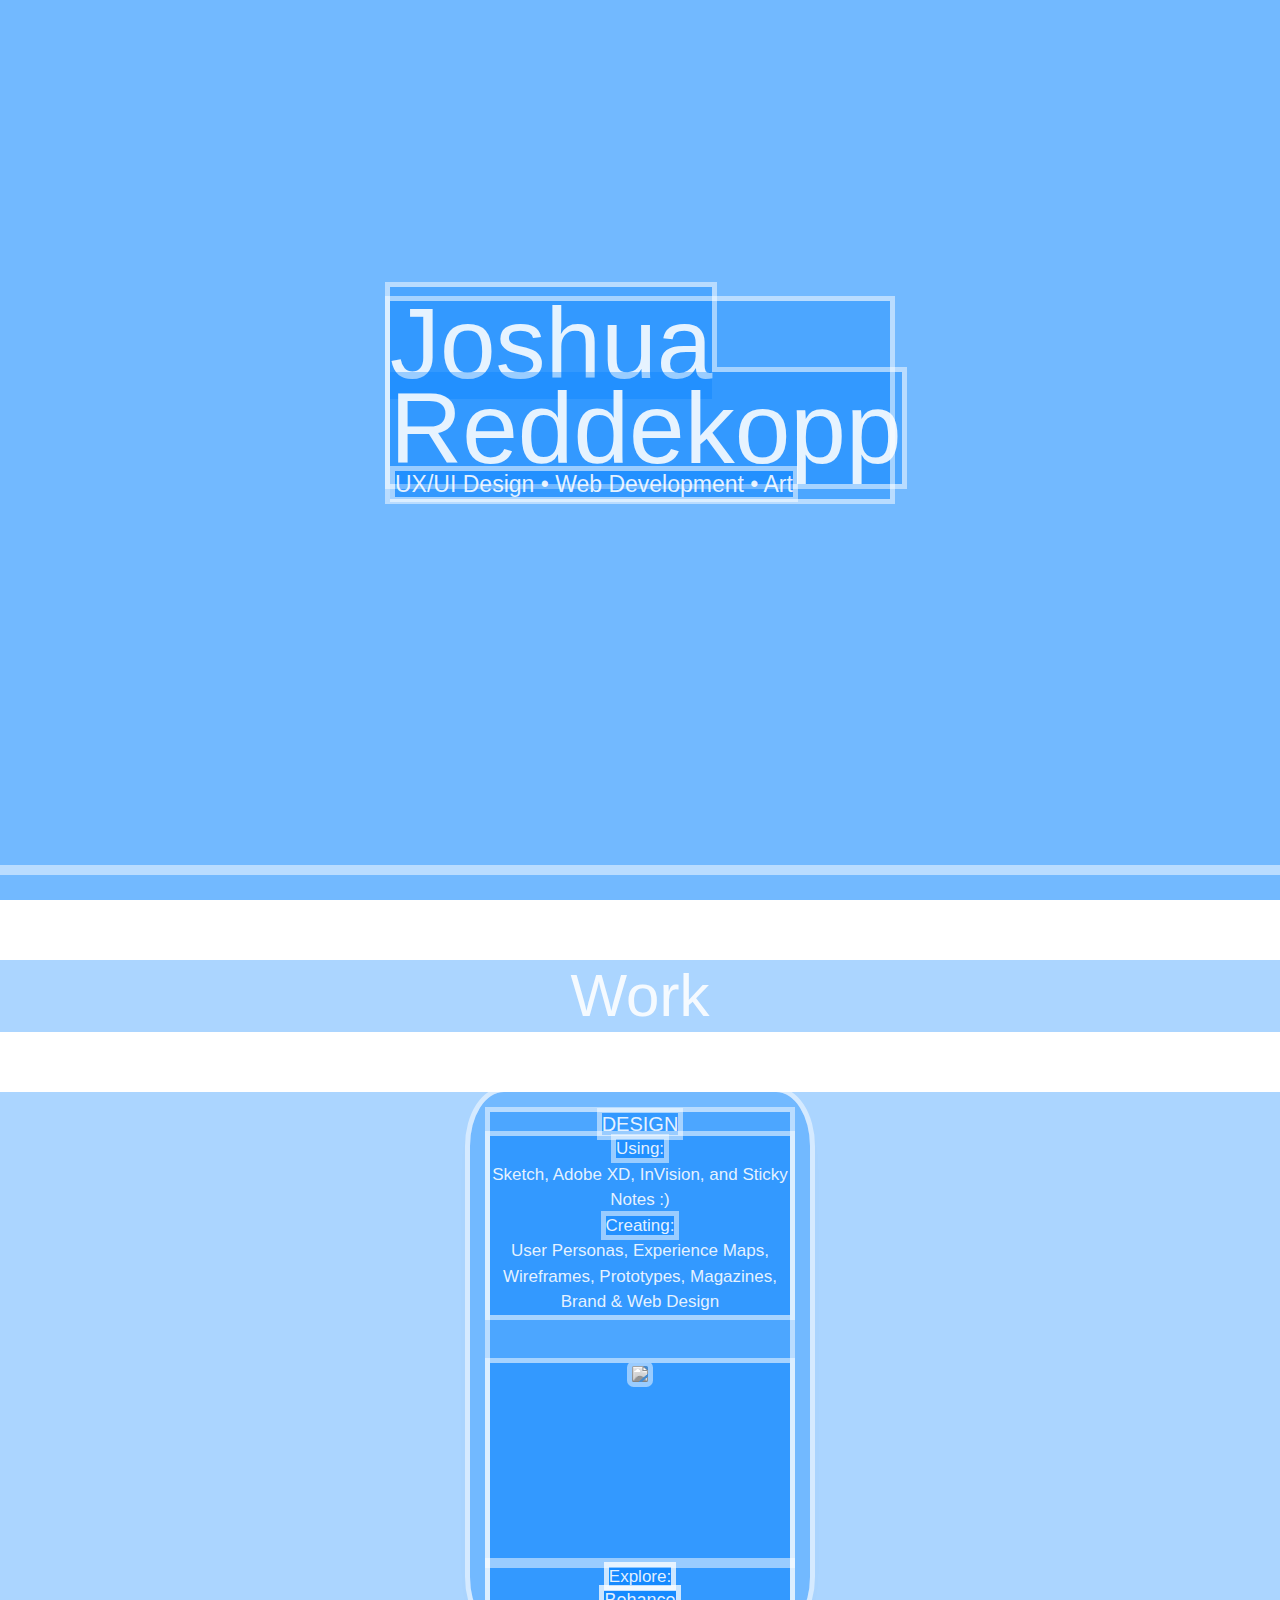
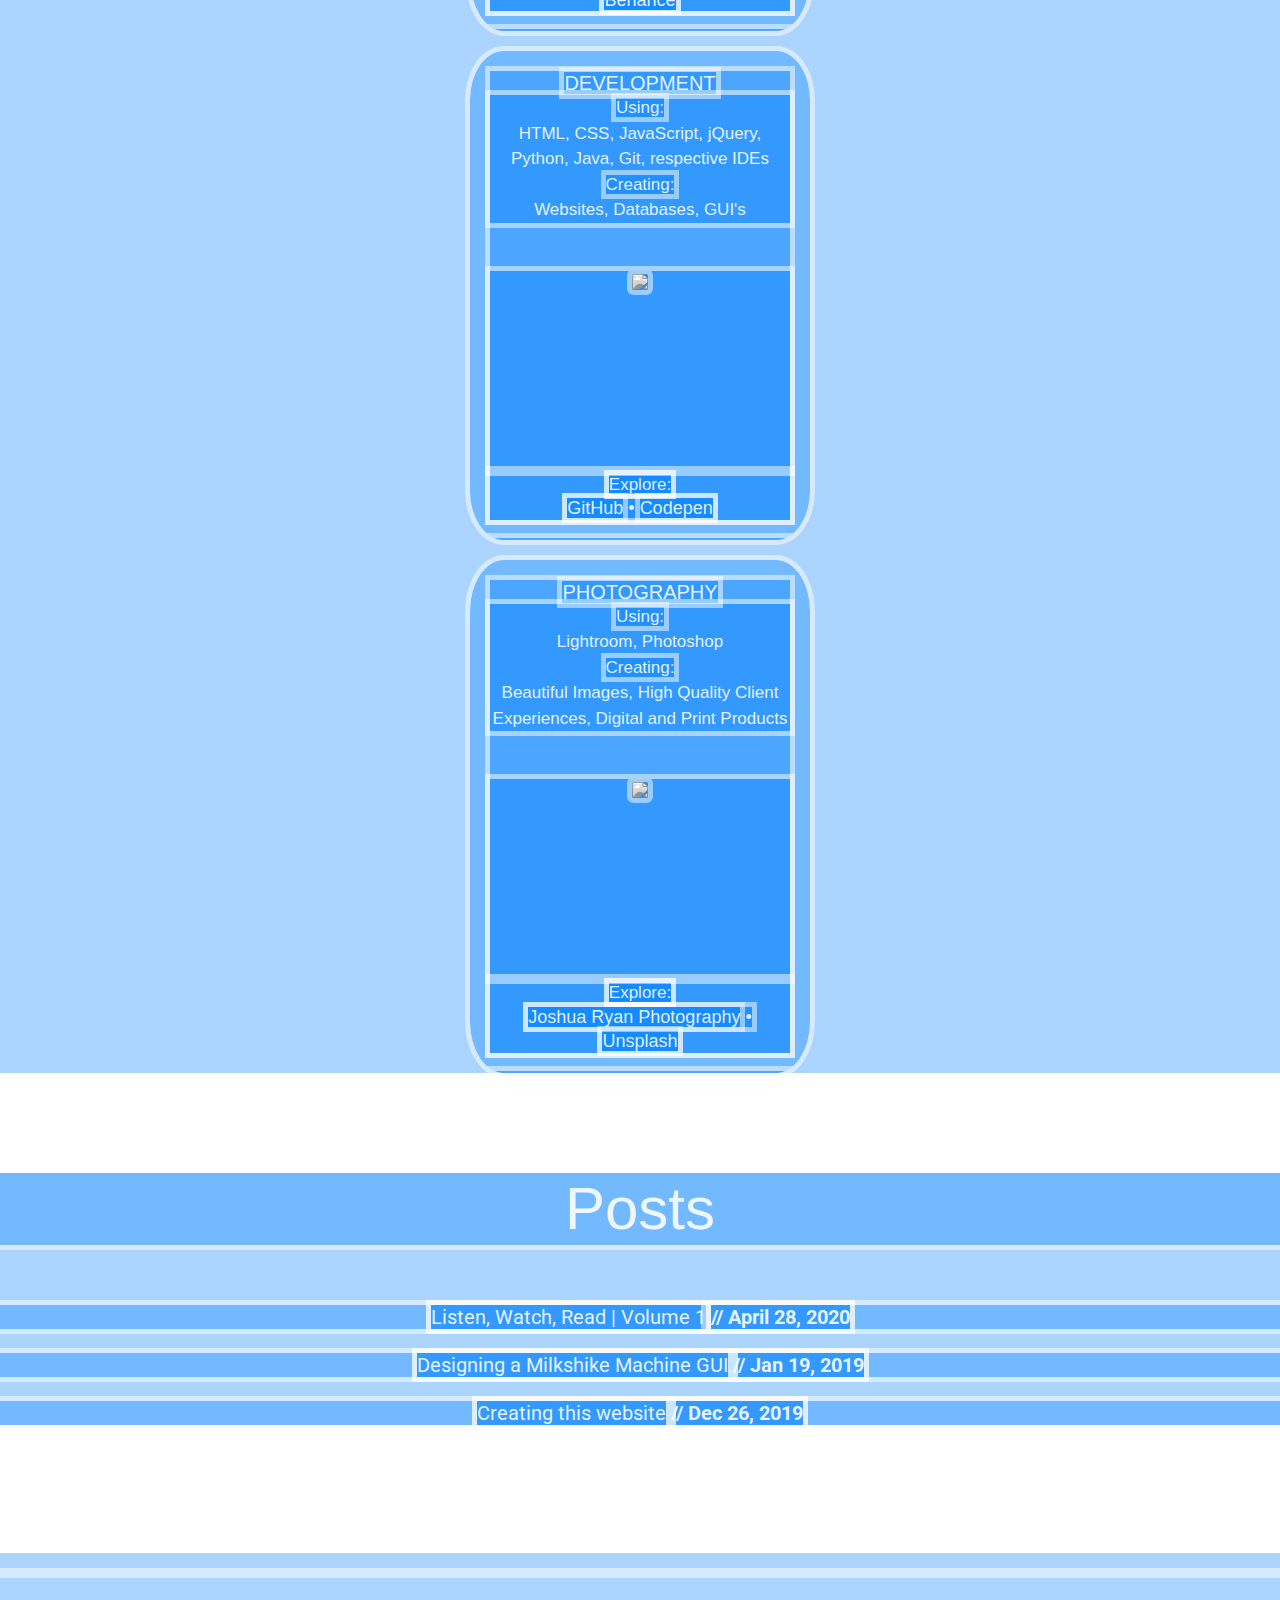
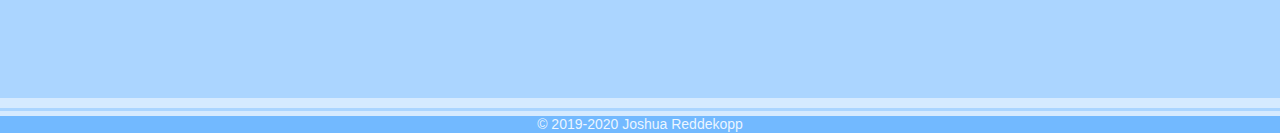
==== commit 58d628da: "Fixed Post 3 Broken Images issue (capitalization is relevant)" ====
--- a/index.html
+++ b/index.html
@@ -6,7 +6,7 @@
 		<meta name="viewport" content="width=device-width, initial-scale=1">
 		<link rel="stylesheet" href="https://fonts.googleapis.com/css?family=Roboto:400,400i,500,500i,700,700i,900,900i">
     <link rel="stylesheet" href="styles/reset.css">
-    <!-- <link rel="stylesheet" href="styles/debug.css"> -->
+    <link rel="stylesheet" href="styles/debug.css">
 		<link rel="stylesheet" href="styles/figure.css">
 		<link rel="stylesheet" href="styles/text.css">
 		<link rel="stylesheet" href="styles/styles.css">
@@ -82,7 +82,7 @@
 		<div class="bloglist">
 			<h1 class="title"> Posts </h1>
 			<div class="post">
-				<text class=posttitle> <a href=posts/ListenWatchRead1.html> Listen, Watch, Read 1</text>
+				<text class=posttitle> <a href=posts/ListenWatchRead1.html> Listen, Watch, Read | Volume 1</text>
 				<time datetime="19-01-2020">// April 28, 2020</time> </a>
 			</div>
 			<br>
--- a/styles/styles.css
+++ b/styles/styles.css
@@ -37,13 +37,6 @@
   font-style: normal;
   font-size: 500%;
   line-height: 85px;
-}
-
-@media (max-width: 13.5in) {
-  .name{
-    font-size: 450%;
-    line-height: 65px;
-    };
 }
 
 
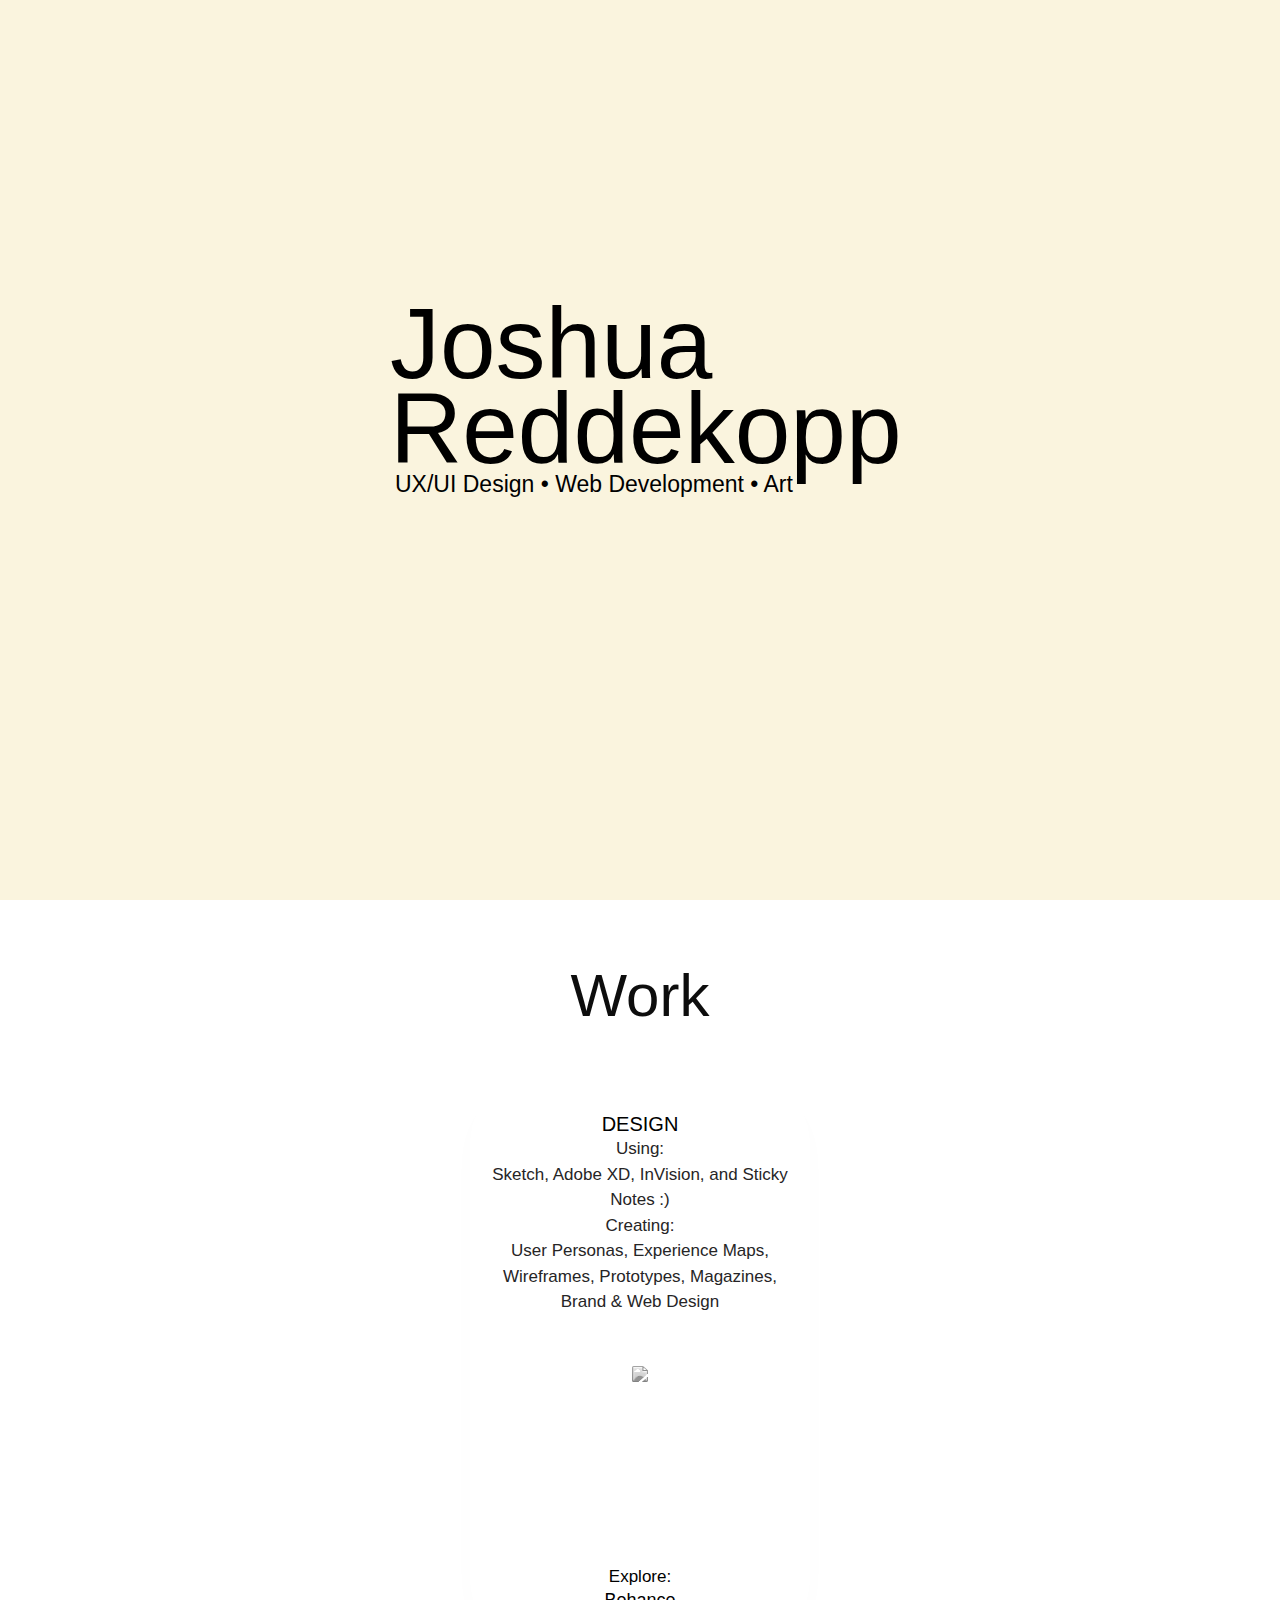
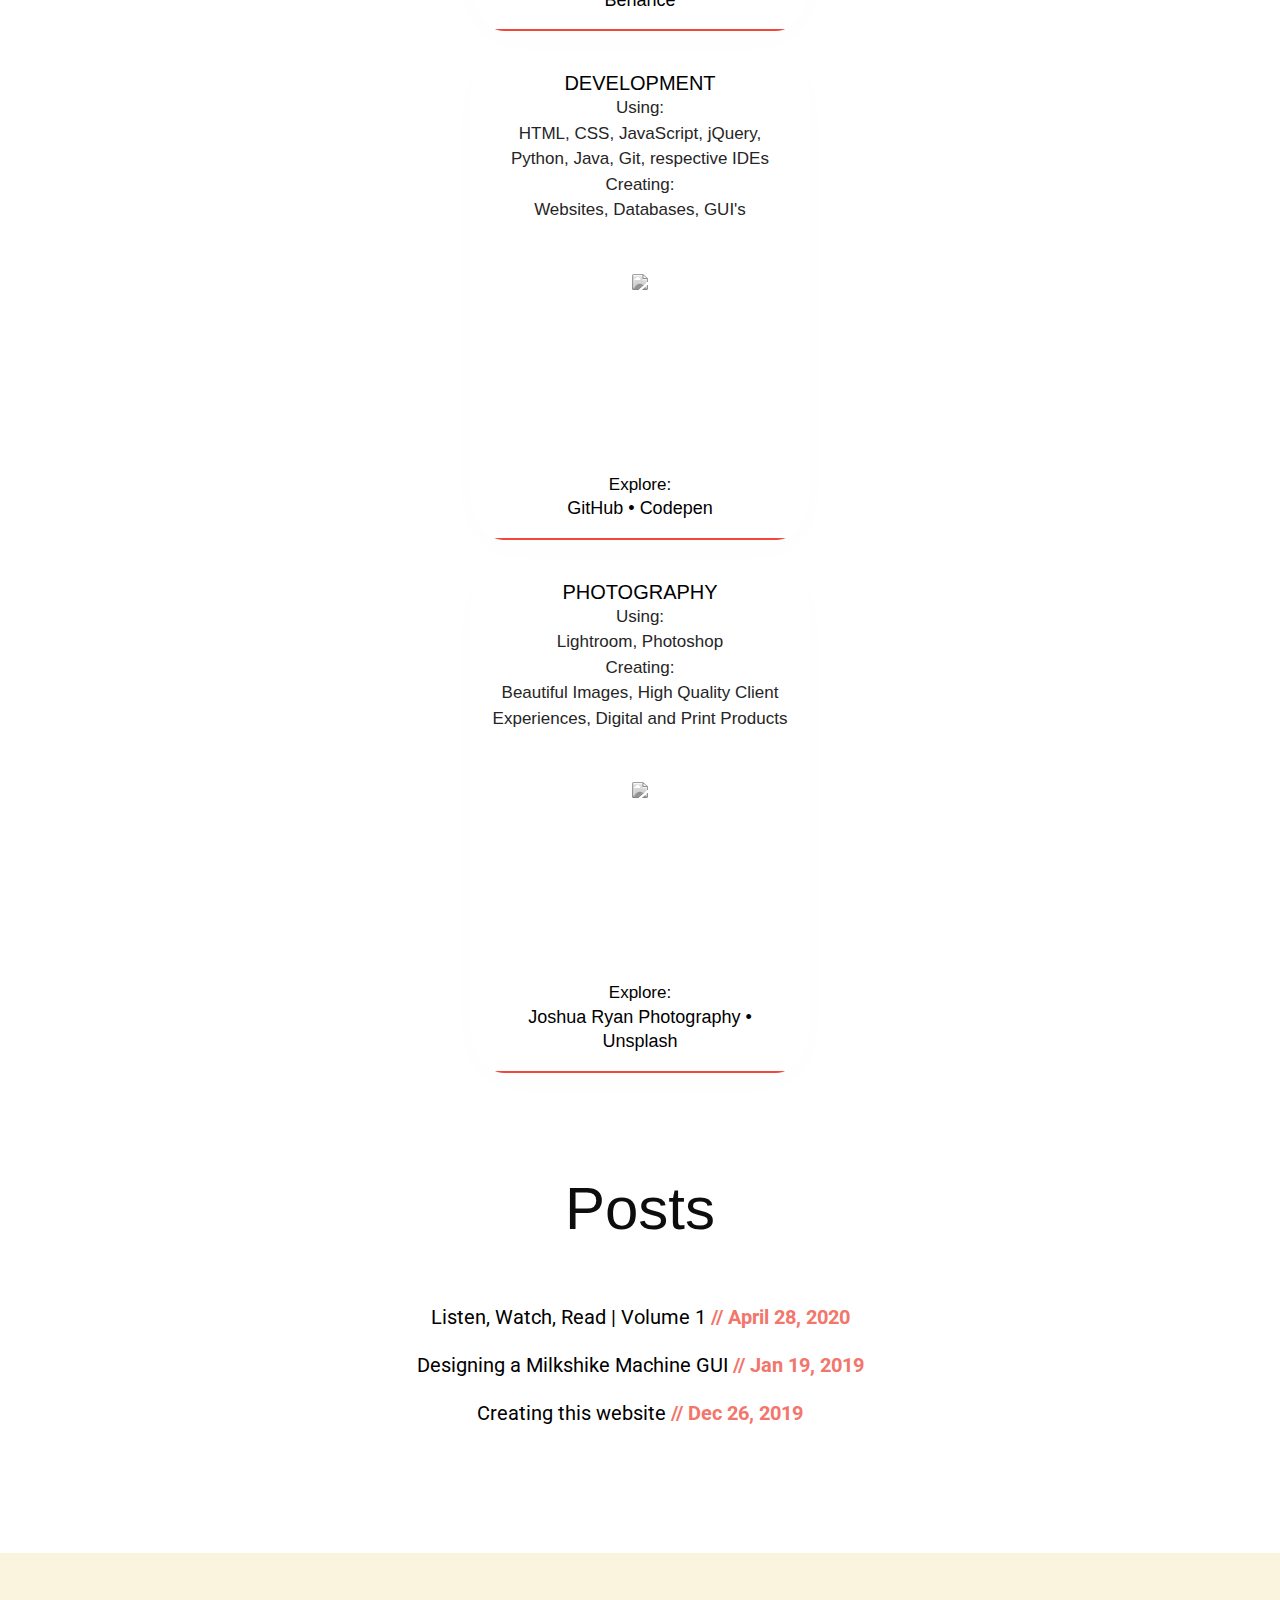
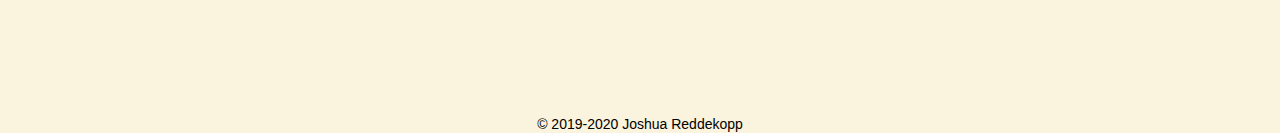
==== commit 284633f7: "Grammar Corrections" ====
--- a/index.html
+++ b/index.html
@@ -6,7 +6,7 @@
 		<meta name="viewport" content="width=device-width, initial-scale=1">
 		<link rel="stylesheet" href="https://fonts.googleapis.com/css?family=Roboto:400,400i,500,500i,700,700i,900,900i">
     <link rel="stylesheet" href="styles/reset.css">
-    <link rel="stylesheet" href="styles/debug.css">
+    <!-- <link rel="stylesheet" href="styles/debug.css"> -->
 		<link rel="stylesheet" href="styles/figure.css">
 		<link rel="stylesheet" href="styles/text.css">
 		<link rel="stylesheet" href="styles/styles.css">
